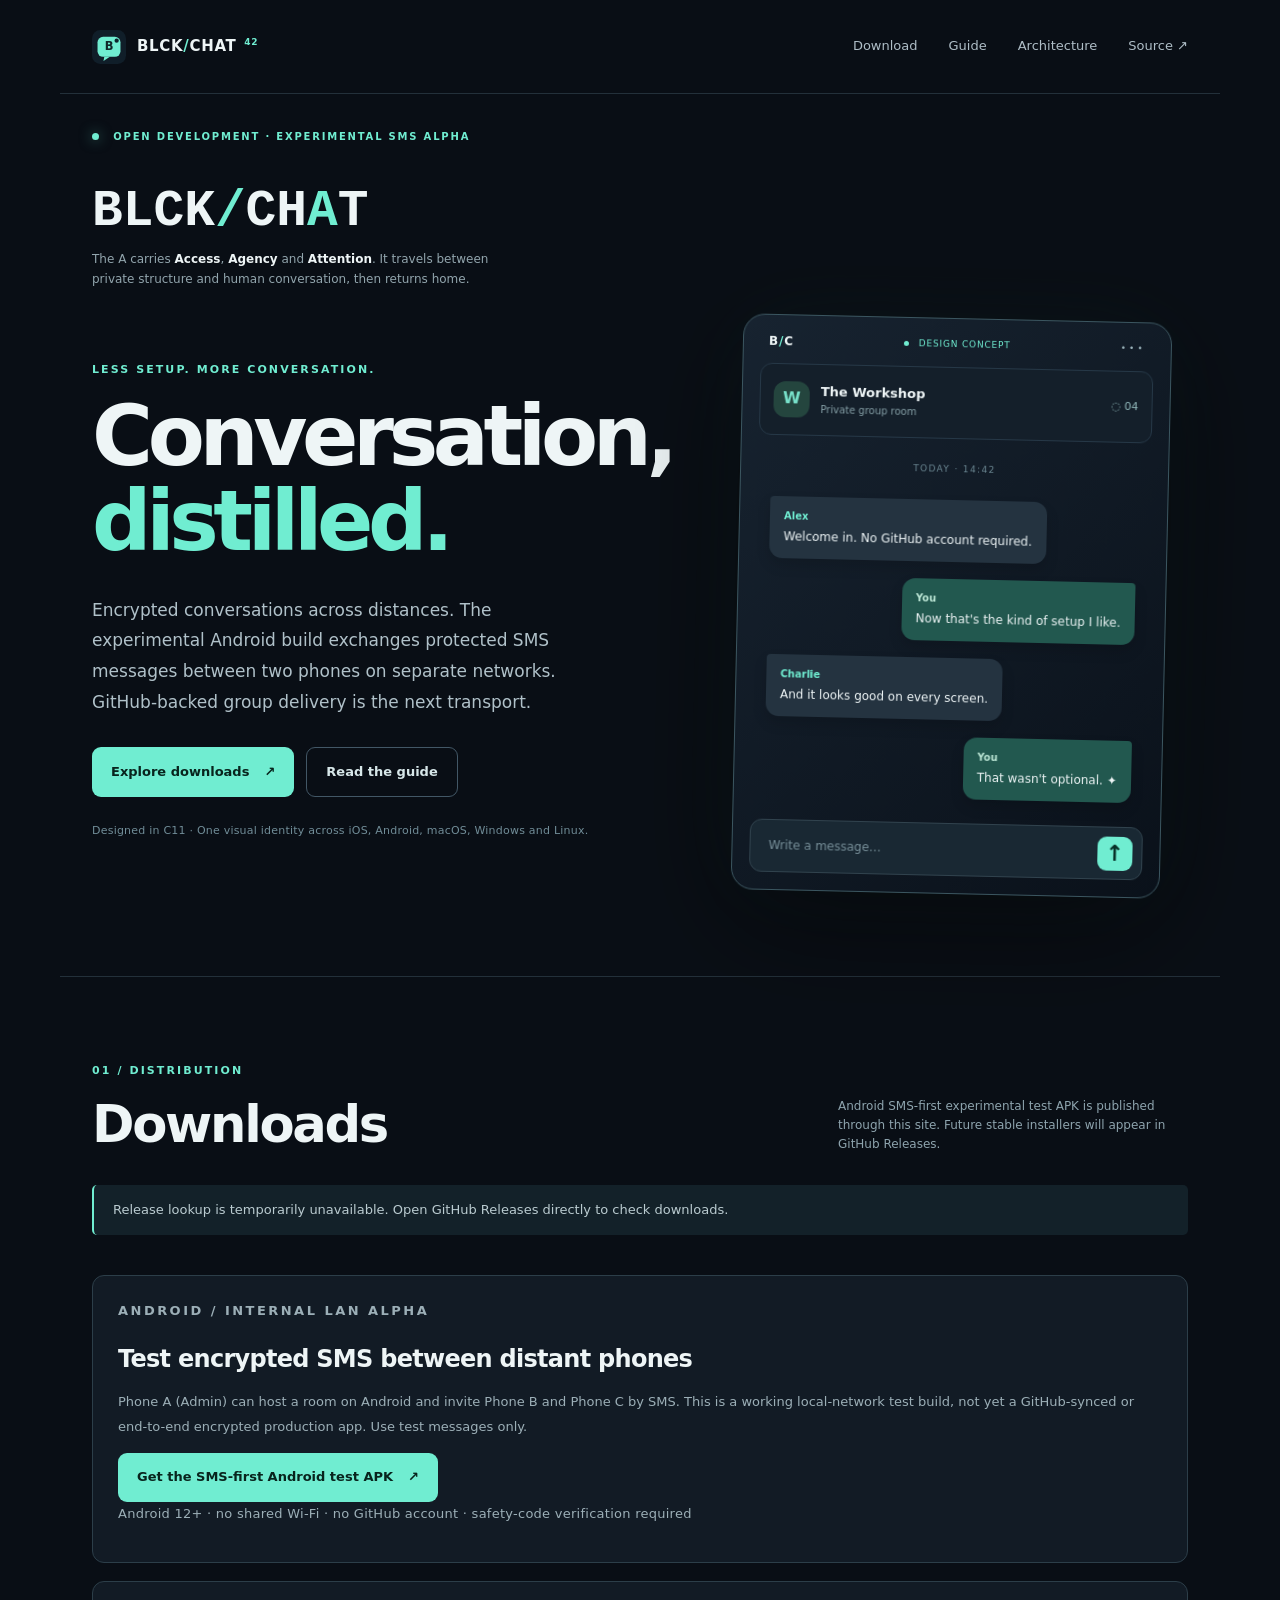
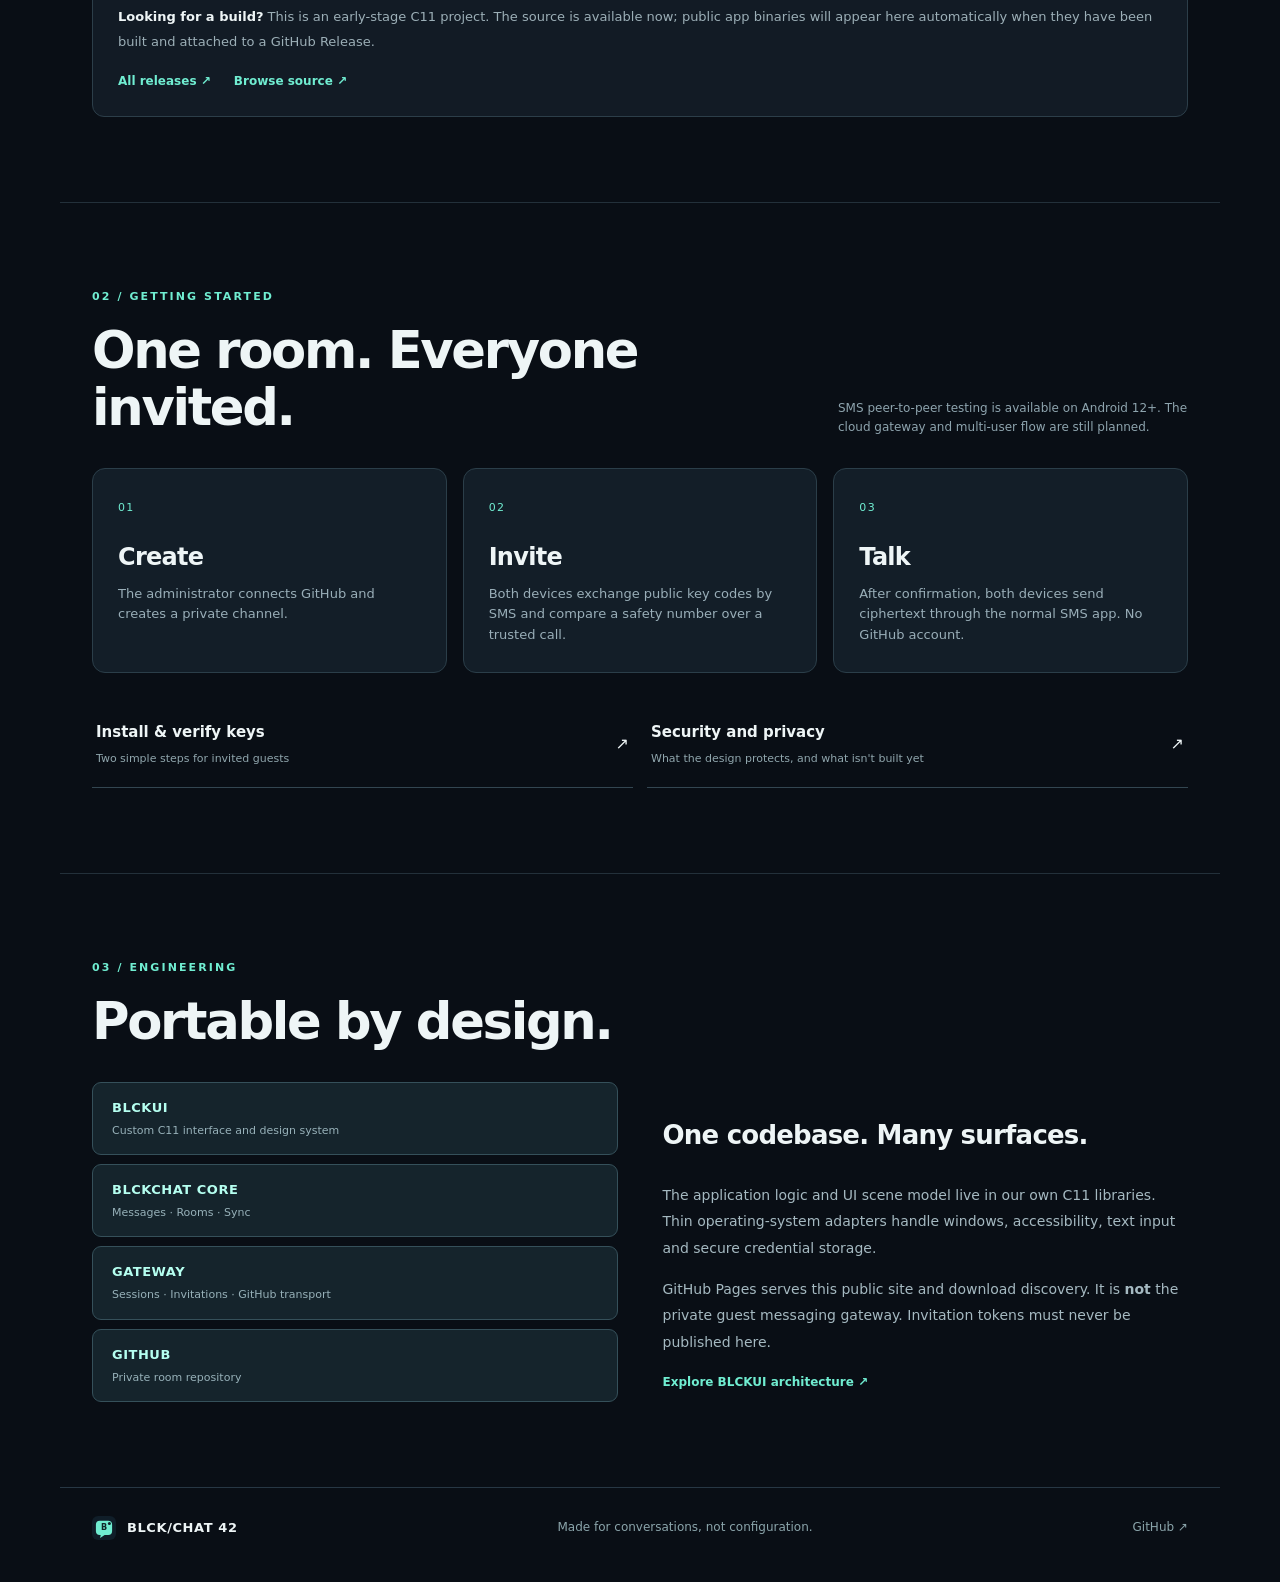
==== site/index.html @ 66392e41 "web: promote actual remote encrypted SMS alpha without overclaiming audited E2EE" ====
<!doctype html>
<html lang="en">
<head>
<meta charset="utf-8"><meta name="viewport" content="width=device-width,initial-scale=1">
<meta name="theme-color" content="#090e15">
<meta name="description" content="BLCKCHAT 42. One GitHub-backed room. Invite everyone else by SMS.">
<title>BLCKCHAT 42 · Conversation, distilled.</title>
<link rel="icon" href="icon.svg" type="image/svg+xml">
<link rel="stylesheet" href="style.css">
</head>
<body>
<div class="grain" aria-hidden="true"></div>
<a class="skip" href="#content">Skip to content</a>
<header class="nav shell">
<a href="./" class="identity"><img src="icon.svg" width="34" height="34" alt=""><span>BLCK<span class="muted">/</span>CHAT <sup>42</sup></span></a>
<nav aria-label="Primary"><a href="#downloads">Download</a><a href="#manual">Guide</a><a href="#architecture">Architecture</a><a href="https://github.com/bspippi1337/blckchat">Source <span aria-hidden="true">↗</span></a></nav>
</header>
<main id="content">
<section class="hero shell">
<div class="eyebrow"><span class="pulse"></span> OPEN DEVELOPMENT · EXPERIMENTAL SMS ALPHA</div>
<div class="brand-motion" role="img" aria-label="BLCKCHAT. The letter A moves between BLCK and CHAT, representing access and connection."><span class="bm-blck">BL<span class="bm-gap"></span>CK</span><span class="bm-divider">/</span><span class="bm-chat">CH<span class="bm-a" aria-hidden="true">A</span>T</span><span class="bm-flying-a" aria-hidden="true">A</span></div><p class="brand-story">The A carries <strong>Access</strong>, <strong>Agency</strong> and <strong>Attention</strong>. It travels between private structure and human conversation, then returns home.</p>
<div class="hero-grid">
<div class="hero-copy"><p class="kicker">LESS SETUP. MORE CONVERSATION.</p>
<h1>Conversation,<br><em>distilled.</em></h1>
<p class="lede">Encrypted conversations across distances. The experimental Android build exchanges protected SMS messages between two phones on separate networks. GitHub-backed group delivery is the next transport.</p>
<div class="cta"><a href="#downloads" class="button primary">Explore downloads <span aria-hidden="true">↗</span></a><a href="#manual" class="button secondary">Read the guide</a></div>
<p class="fine">Designed in C11 · One visual identity across iOS, Android, macOS, Windows and Linux.</p>
</div>
<div class="device-frame" aria-label="Illustration of the planned BLCKCHAT interface. This is a concept, not a working app.">
<div class="device-head"><span class="device-logo">B<span>/</span>C</span><span class="room-state"><i></i> DESIGN CONCEPT</span><span class="dots">•••</span></div>
<div class="room-head"><div class="avatar avatar-main">W</div><div><b>The Workshop</b><small>Private group room</small></div><span class="members">◌ 04</span></div>
<div class="chat-messages">
<div class="day">TODAY · 14:42</div>
<div class="bubble incoming"><small>Alex</small>Welcome in. No GitHub account required.</div>
<div class="bubble outgoing"><small>You</small>Now that's the kind of setup I like.</div>
<div class="bubble incoming"><small>Charlie</small>And it looks good on every screen.</div>
<div class="bubble outgoing"><small>You</small>That wasn't optional. <span aria-hidden="true">✦</span></div>
</div><div class="compose"><span>Write a message…</span><span class="send">↑</span></div>
</div>
</div></section>
<section class="section shell" id="downloads"><div class="section-head"><div><p class="kicker">01 / DISTRIBUTION</p><h2>Downloads</h2></div><p class="section-note">Android SMS-first experimental test APK is published through this site. Future stable installers will appear in GitHub Releases.</p></div>
<div id="release-status" class="status" role="status">Checking public GitHub Releases…</div>
<div id="release-assets" class="downloads-grid" aria-live="polite"></div>
<div class="panel" style="margin-bottom:18px">
  <p class="kicker">ANDROID / INTERNAL LAN ALPHA</p>
  <h3 style="margin:0 0 12px;font-size:24px;letter-spacing:-.03em">Test encrypted SMS between distant phones</h3>
  <p>Phone A (Admin) can host a room on Android and invite Phone B and Phone C by SMS. This is a working local-network test build, not yet a GitHub-synced or end-to-end encrypted production app. Use test messages only.</p>
  <a class="button primary" href="join.html">Get the SMS-first Android test APK <span aria-hidden="true">↗</span></a>
  <p class="fine">Android 12+ · no shared Wi-Fi · no GitHub account · safety-code verification required</p>
</div>
<div class="panel subtle"><p><strong>Looking for a build?</strong> This is an early-stage C11 project. The source is available now; public app binaries will appear here automatically when they have been built and attached to a GitHub Release.</p><a class="text-link" href="https://github.com/bspippi1337/blckchat/releases">All releases ↗</a> <a class="text-link" href="https://github.com/bspippi1337/blckchat">Browse source ↗</a></div>
</section>
<section class="section shell" id="manual"><div class="section-head"><div><p class="kicker">02 / GETTING STARTED</p><h2>One room. Everyone invited.</h2></div><p class="section-note">SMS peer-to-peer testing is available on Android 12+. The cloud gateway and multi-user flow are still planned.</p></div>
<div class="steps"><article><span class="num">01</span><h3>Create</h3><p>The administrator connects GitHub and creates a private channel.</p></article><article><span class="num">02</span><h3>Invite</h3><p>Both devices exchange public key codes by SMS and compare a safety number over a trusted call.</p></article><article><span class="num">03</span><h3>Talk</h3><p>After confirmation, both devices send ciphertext through the normal SMS app. No GitHub account.</p></article></div>
<div class="manual-links"><a href="join.html" class="guide-link"><span><b>Install &amp; verify keys</b><small>Two simple steps for invited guests</small></span><span aria-hidden="true">↗</span></a><a href="security.html" class="guide-link"><span><b>Security and privacy</b><small>What the design protects, and what isn't built yet</small></span><span aria-hidden="true">↗</span></a></div>
</section>
<section class="section shell" id="architecture"><div class="section-head"><div><p class="kicker">03 / ENGINEERING</p><h2>Portable by design.</h2></div></div><div class="architecture"><div class="arch-row"><div>BLCKUI <span>Custom C11 interface and design system</span></div><div>BLCKCHAT CORE <span>Messages · Rooms · Sync</span></div><div>GATEWAY <span>Sessions · Invitations · GitHub transport</span></div><div>GITHUB <span>Private room repository</span></div></div><div class="arch-copy"><h3>One codebase. Many surfaces.</h3><p>The application logic and UI scene model live in our own C11 libraries. Thin operating-system adapters handle windows, accessibility, text input and secure credential storage.</p><p>GitHub Pages serves this public site and download discovery. It is <strong>not</strong> the private guest messaging gateway. Invitation tokens must never be published here.</p><a class="text-link" href="https://github.com/bspippi1337/blckchat/blob/main/docs/GUI.md">Explore BLCKUI architecture ↗</a></div></div></section>
</main>
<footer class="footer shell"><div class="identity"><img src="icon.svg" width="24" height="24" alt="">BLCK/CHAT 42</div><div>Made for conversations, not configuration.</div><a href="https://github.com/bspippi1337/blckchat">GitHub ↗</a></footer>
<script src="site.js" defer></script>
</body></html>
---- site/style.css ----
:root{color-scheme:dark;--bg:#090e15;--panel:#121b25;--high:#192632;--stroke:#283747;--text:#eef5f6;--muted:#92a5ad;--accent:#70edd1;--accentdark:#083229;--wide:1160px;font-family:Inter,ui-sans-serif,system-ui,-apple-system,"Segoe UI",sans-serif}*{box-sizing:border-box}html{scroll-behavior:smooth}body{margin:0;background:var(--bg);color:var(--text);line-height:1.55}a{color:inherit;text-decoration:none}a:focus-visible{outline:3px solid var(--accent);outline-offset:4px;border-radius:5px}.shell{max-width:var(--wide);margin:auto;padding-left:32px;padding-right:32px}.skip{position:absolute;transform:translateY(-200%);padding:10px;background:var(--accent);color:#001}.skip:focus{transform:none;z-index:10}.grain{position:fixed;inset:0;pointer-events:none;opacity:.08;background-image:radial-gradient(#a1d4ca 0.5px,transparent .5px);background-size:8px 8px;mask-image:linear-gradient(90deg,transparent,#000)}.nav{height:94px;display:flex;align-items:center;justify-content:space-between;border-bottom:1px solid #23303a}.identity{font-size:15px;font-weight:850;letter-spacing:.045em;display:flex;align-items:center;gap:11px}.identity img{flex-shrink:0}.identity .muted{color:var(--accent)}.identity sup{font-size:9px;color:var(--accent);margin-left:2px}.nav nav{display:flex;gap:31px;align-items:center;font-size:13px;color:#afbec7}.nav nav a:hover,.text-link:hover{color:var(--accent)}.hero{min-height:640px;display:flex;flex-direction:column;justify-content:center;padding-top:35px;padding-bottom:82px}.eyebrow{font-size:10px;letter-spacing:.18em;color:var(--accent);font-weight:750;margin-bottom:38px}.pulse{display:inline-block;width:7px;height:7px;border-radius:50%;background:var(--accent);box-shadow:0 0 13px #70edd180;margin-right:9px}.hero-grid{display:grid;grid-template-columns:1.05fr .95fr;gap:64px;align-items:center}.kicker{color:var(--accent);letter-spacing:.19em;font-weight:750;font-size:11px;margin:0 0 17px}.hero h1{font-size:clamp(50px,6.5vw,96px);line-height:1.02;letter-spacing:-.065em;margin:0 0 30px;font-weight:770}.hero h1 em{font-style:normal;color:var(--accent)}.lede{font-size:17px;line-height:1.8;color:#b0c1c9;max-width:500px;margin-bottom:30px}.cta{display:flex;gap:12px;flex-wrap:wrap}.button{min-height:49px;padding:14px 19px;border-radius:9px;font-size:13px;font-weight:720;display:inline-flex;align-items:center;gap:15px}.primary{background:var(--accent);color:#08241d}.primary:hover{background:#b1fff0}.secondary{border:1px solid #425766;color:#d7e7e9}.secondary:hover{border-color:var(--accent)}.fine{font-size:11px;color:#718d98;margin-top:25px;letter-spacing:.02em}.device-frame{border:1px solid #3b5660;border-radius:22px;padding:17px;background:linear-gradient(135deg,#172330,#0a111a);box-shadow:0 32px 120px #0008,0 0 90px #3d7f7217;max-width:480px;width:100%;justify-self:end;transform:rotate(1.3deg)}.device-head{display:flex;justify-content:space-between;color:#9cb5bd;font-size:9px;align-items:center;padding:0 8px 12px;letter-spacing:.09em}.device-logo{color:var(--text);font-size:12px;font-weight:900}.device-logo span{color:var(--accent)}.room-state{color:var(--accent)}.room-state i{display:inline-block;width:5px;height:5px;border-radius:50%;background:var(--accent);margin-right:6px}.dots{letter-spacing:3px}.room-head{height:72px;background:#141f2a;border:1px solid #263847;border-radius:12px;display:flex;align-items:center;padding:13px;gap:11px}.room-head b,.room-head small{display:block}.room-head b{font-size:13px}.room-head small{font-size:10px;color:#86a0a7}.avatar{width:36px;height:36px;border-radius:12px;display:grid;place-items:center;font-weight:800;color:#78e1ca;background:#24453e}.members{margin-left:auto;color:#91b8ba;font-size:11px}.chat-messages{padding:24px 13px;min-height:340px;display:flex;flex-direction:column;gap:17px}.day{text-align:center;color:#6b8792;font-size:9px;letter-spacing:.15em;margin-bottom:6px}.bubble{max-width:83%;font-size:12px;line-height:1.6;padding:12px 14px;border-radius:13px;box-shadow:0 7px 14px #0002}.bubble small{display:block;color:var(--accent);font-weight:700;font-size:10px;margin-bottom:3px}.bubble.incoming{align-self:flex-start;background:#243340;border-top-left-radius:4px}.bubble.outgoing{align-self:flex-end;background:#22584f;border-top-right-radius:4px}.bubble.outgoing small{color:#bee8d7}.compose{height:53px;border:1px solid #31434e;background:#192833;color:#78909a;border-radius:12px;display:flex;justify-content:space-between;align-items:center;padding:8px 9px 8px 18px;font-size:12px}.send{height:34px;width:35px;display:grid;place-items:center;color:#073027;font-size:22px;font-weight:bold;background:var(--accent);border-radius:9px}.section{padding-top:85px;padding-bottom:85px;border-top:1px solid #23303a}.section-head{display:flex;align-items:end;justify-content:space-between;gap:30px;margin-bottom:32px}.section h2{font-size:clamp(33px,4vw,53px);line-height:1.12;letter-spacing:-.045em;margin:0}.section-note{font-size:12px;color:#8ea4ae;max-width:350px;margin:0}.status{padding:15px 19px;background:#132129;border-left:2px solid var(--accent);border-radius:5px;color:#bacbd0;font-size:13px;margin-bottom:20px}.downloads-grid{display:grid;grid-template-columns:repeat(auto-fit,minmax(210px,1fr));gap:14px;margin:20px 0}.download{padding:22px;border:1px solid #344755;background:#17232d;border-radius:12px;transition:transform .15s,border-color .15s}.download:hover{border-color:var(--accent);transform:translateY(-2px)}.download .platform{color:var(--accent);font-size:10px;font-weight:750;letter-spacing:.12em}.download strong{display:block;margin:15px 0 6px;font-size:17px;word-break:break-word}.download small{color:#91a5ad}.panel{padding:23px 25px;border:1px solid #2c3e49;border-radius:12px;background:#121b25}.panel p{color:#9cafb7;margin-top:0;font-size:13px;line-height:1.9}.panel strong{color:var(--text)}.text-link{color:var(--accent);font-size:12px;font-weight:700;margin-right:18px}.steps{display:grid;grid-template-columns:repeat(3,1fr);gap:16px}.steps article{border:1px solid #2b3e49;border-radius:13px;background:#131e28;padding:25px;min-height:205px}.steps .num{font-size:11px;color:var(--accent);letter-spacing:.12em}.steps h3{font-size:24px;letter-spacing:-.03em;margin:20px 0 8px}.steps p{font-size:13px;color:#99aeb8;margin:0}.manual-links{margin-top:28px;display:grid;grid-template-columns:repeat(2,1fr);gap:14px}.guide-link{border-bottom:1px solid #334651;padding:20px 4px;display:flex;justify-content:space-between;align-items:center}.guide-link:hover{color:var(--accent)}.guide-link b,.guide-link small{display:block}.guide-link b{font-size:15px}.guide-link small{font-size:11px;margin-top:5px;color:#90a6ad}.architecture{display:grid;grid-template-columns:1fr 1fr;gap:45px;align-items:center}.arch-row{display:flex;flex-direction:column;gap:9px}.arch-row>div{border:1px solid #35505a;padding:15px 19px;border-radius:9px;color:#b5fff0;font-weight:770;font-size:13px;letter-spacing:.04em;background:#15242c}.arch-row span{font-weight:400;display:block;font-size:11px;color:#97b1b9;margin-top:4px;letter-spacing:normal}.arch-copy h3{font-size:26px;letter-spacing:-.03em}.arch-copy p{color:#a5b9c1;font-size:14px;line-height:1.9}.footer{border-top:1px solid #273744;padding-top:28px;padding-bottom:42px;display:flex;align-items:center;justify-content:space-between;font-size:12px;color:#8ba5ab;gap:16px}.footer .identity{color:var(--text);font-size:13px}.doc{max-width:800px;padding-top:72px;padding-bottom:120px}.doc h1{font-size:clamp(40px,6vw,68px);letter-spacing:-.055em;line-height:1.1}.doc h2{font-size:27px;margin-top:48px;letter-spacing:-.03em}.doc p,.doc li{color:#aec2ca;line-height:1.9}.doc a{color:var(--accent);text-decoration:underline}.doc .notice{padding:15px 18px;background:#172a30;border-left:2px solid var(--accent);border-radius:6px}.doc code{color:var(--accent)}@media(max-width:830px){.nav{height:78px}.nav nav{gap:14px;font-size:11px}.hero-grid{grid-template-columns:1fr;gap:44px}.hero{padding-top:60px}.device-frame{justify-self:center;transform:none}.architecture{grid-template-columns:1fr}.steps{grid-template-columns:1fr}.steps article{min-height:auto}.manual-links{grid-template-columns:1fr}}@media(max-width:520px){.shell{padding-left:19px;padding-right:19px}.nav{height:auto;min-height:72px;flex-wrap:wrap;padding-top:14px;padding-bottom:14px;gap:13px}.nav nav{width:100%;justify-content:space-between;gap:7px}.hero h1{font-size:54px}.section-head{display:block}.section-note{margin-top:15px}.section{padding-top:58px;padding-bottom:58px}.footer{flex-wrap:wrap}.device-frame{padding:10px}.chat-messages{min-height:315px}.hero{padding-bottom:62px}}@media(prefers-reduced-motion:reduce){html{scroll-behavior:auto}*,*:before,*:after{transition:none!important;animation:none!important}}

/* The A is a courier: BLCK receives it briefly and becomes BLACK;
   CHAT gets it back. Decorative motion never blocks navigation. */
.brand-motion{position:relative;display:inline-flex;align-items:baseline;
  font:750 clamp(28px,4vw,56px)/1.1 ui-monospace,"SFMono-Regular",Consolas,monospace;
  letter-spacing:0;white-space:nowrap;margin:0 0 10px;
  color:var(--text);isolation:isolate}
.bm-blck,.bm-chat{display:inline-flex;align-items:baseline}
.bm-gap{display:inline-block;width:0ch;animation:bm-space 5.6s ease-in-out infinite}
.bm-divider{color:var(--accent)}
.bm-a{color:var(--accent);animation:bm-a-source 5.6s ease-in-out infinite}
.bm-flying-a{position:absolute;top:0;left:2ch;color:var(--accent);
  pointer-events:none;opacity:0;
  animation:bm-a-courier 5.6s cubic-bezier(.46,.01,.32,1) infinite}
.brand-story{font-size:12px;line-height:1.7;color:var(--muted);
  max-width:440px;margin:0 0 28px}
.brand-story strong{color:var(--text);font-weight:650}
@keyframes bm-space{
  0%,15%,73%,100%{width:0ch}
  33%,56%{width:1ch}
}
@keyframes bm-a-source{
  0%,15%,74%,100%{opacity:1}
  18%,70%{opacity:0}
}
@keyframes bm-a-courier{
  0%,15%{transform:translateX(5ch);opacity:0}
  18%{transform:translateX(5ch);opacity:1}
  35%,54%{transform:translateX(0ch);opacity:1}
  72%{transform:translateX(5ch);opacity:1}
  75%,100%{transform:translateX(5ch);opacity:0}
}
@media(prefers-reduced-motion:reduce){
  .bm-gap{animation:none!important;width:0!important}
  .bm-a{animation:none!important;opacity:1!important}
  .bm-flying-a{animation:none!important;display:none!important}
}

/* Calm, novice-first two-step onboarding. */
.portal-steps{grid-template-columns:repeat(2,minmax(0,1fr));align-items:stretch;margin:34px 0 32px}
.portal-steps .portal-step{padding:29px;min-height:375px}
.portal-step h2{font-size:29px;margin:19px 0 15px}
.portal-step p{font-size:14px;color:#bbcad0;line-height:1.75}
.portal-step .download-cta{display:flex;justify-content:center;margin:26px 0 18px;font-size:15px;text-align:center}
.portal-step .helper{font-size:12px;color:#91aab3;line-height:1.8}
.portal-help{margin:24px 0 37px}
.portal-help h2{margin-bottom:25px}
.portal-help details{border-bottom:1px solid #31434d;padding:17px 1px}
.portal-help summary{color:#e9f2f3;cursor:pointer;font-weight:650;list-style-position:outside}
.portal-help details p{font-size:13px;color:#a3b9c1;line-height:1.8;margin:12px 0 0}
.portal-help summary:focus-visible{outline:2px solid var(--accent);outline-offset:4px}
.portal-step #lan-ready .status{margin-top:21px;line-height:1.6}
@media(max-width:750px){.portal-steps{grid-template-columns:1fr}.portal-steps .portal-step{min-height:auto}}
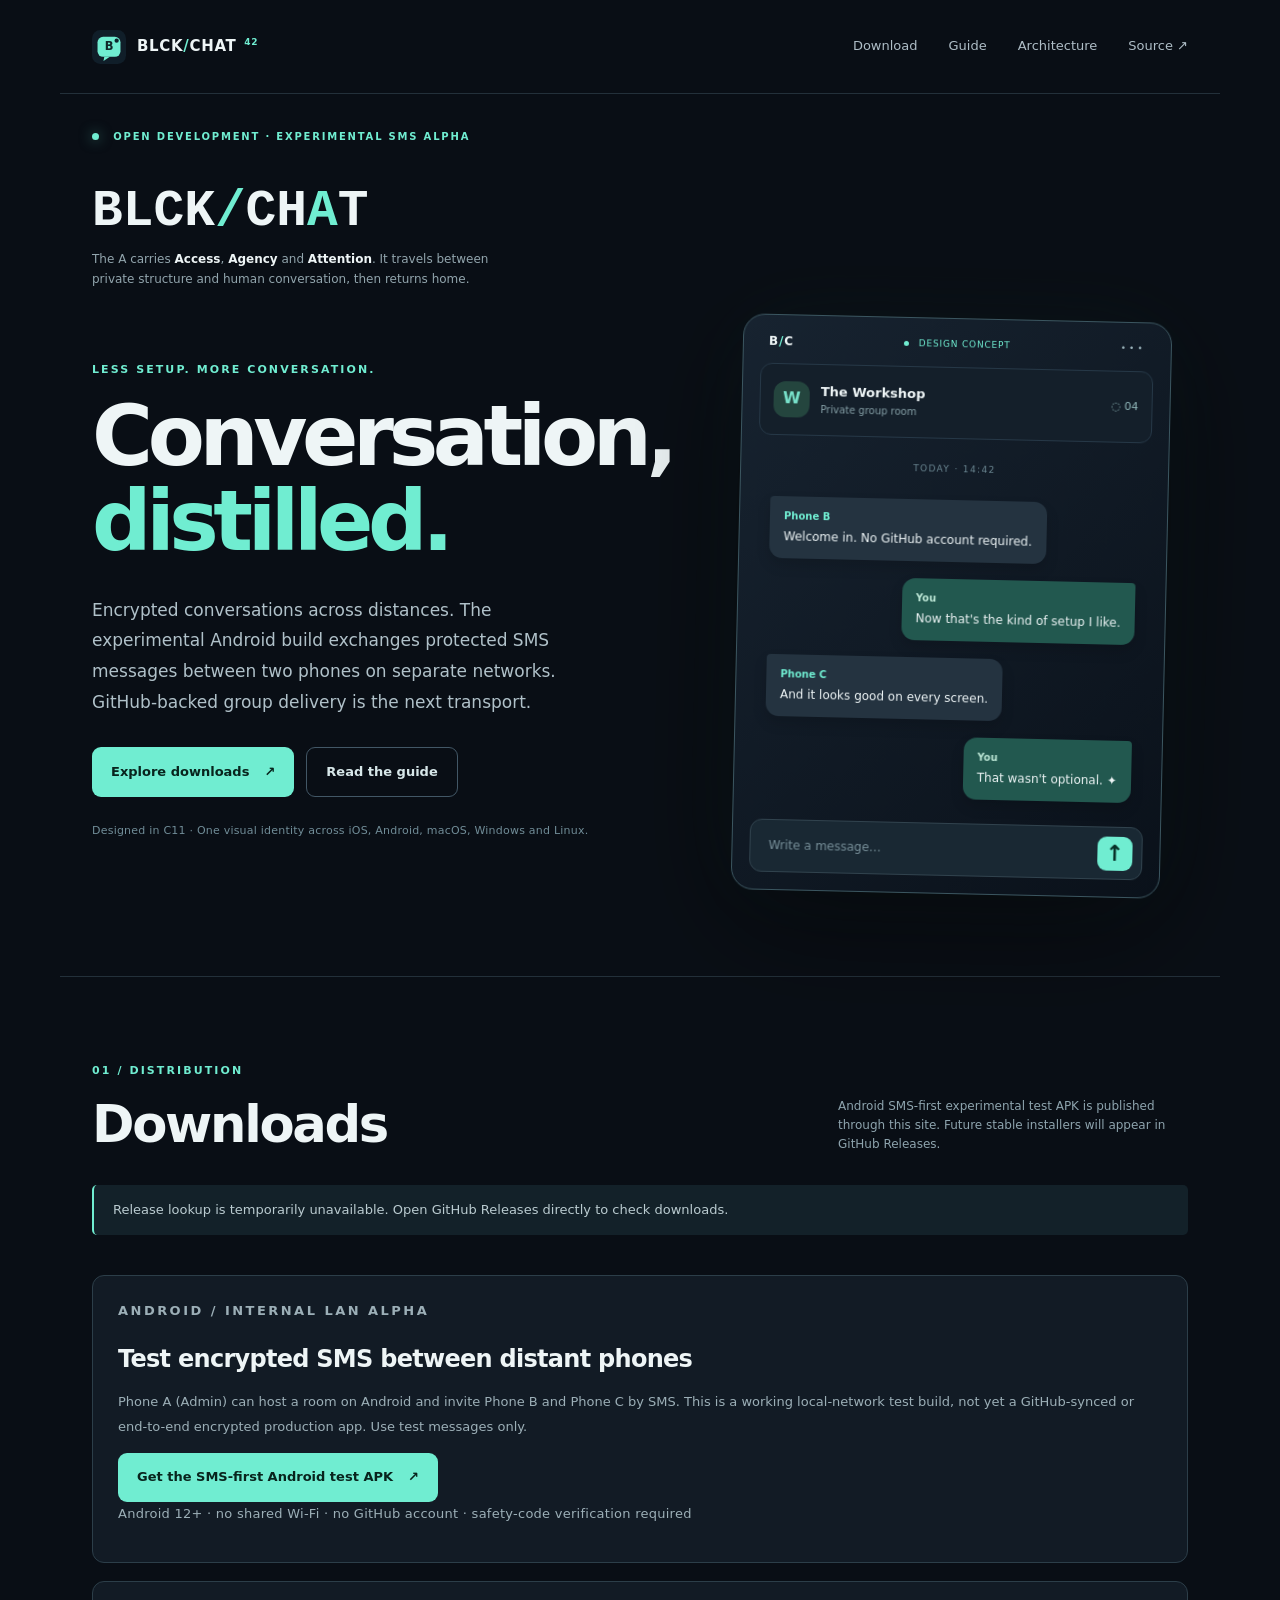
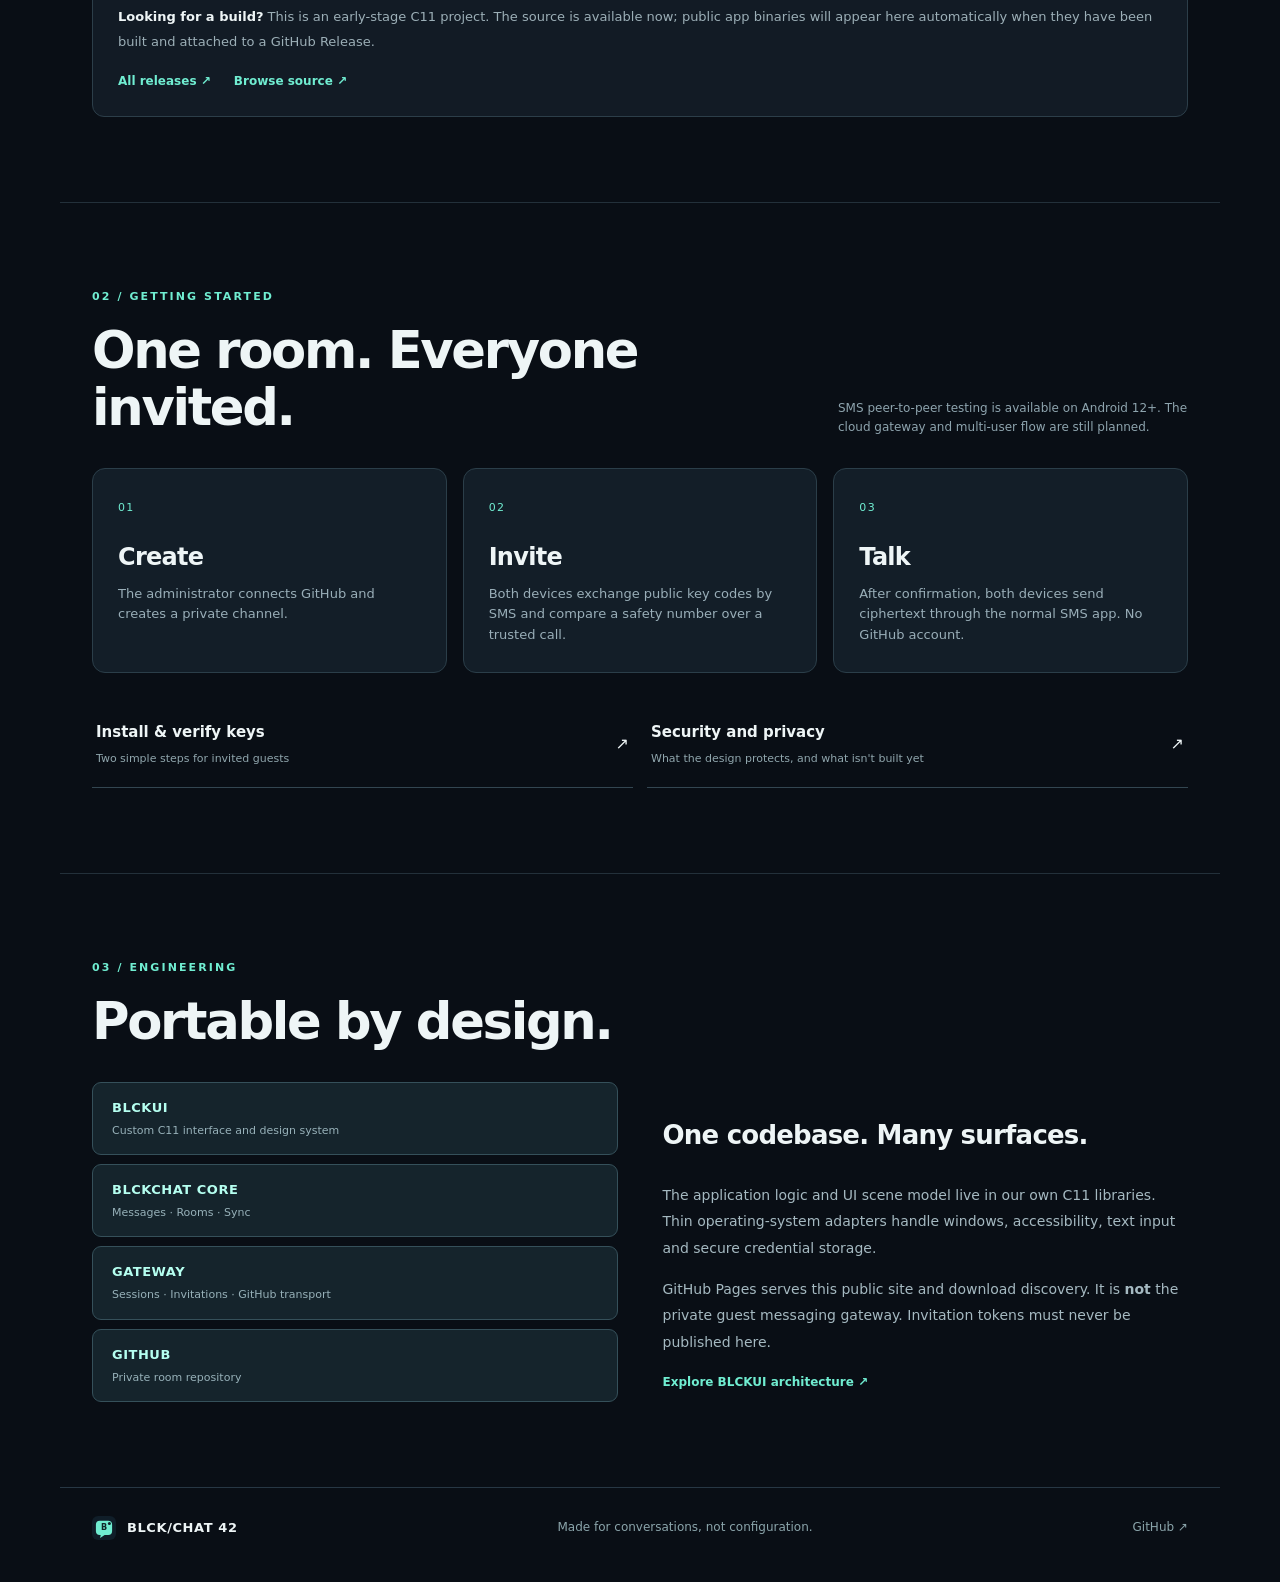
==== commit 69b443e6: "privacy: use only anonymous device-role labels in public examples and legacy UI" ====
--- a/site/index.html
+++ b/site/index.html
@@ -31,9 +31,9 @@
 <div class="room-head"><div class="avatar avatar-main">W</div><div><b>The Workshop</b><small>Private group room</small></div><span class="members">◌ 04</span></div>
 <div class="chat-messages">
 <div class="day">TODAY · 14:42</div>
-<div class="bubble incoming"><small>Alex</small>Welcome in. No GitHub account required.</div>
+<div class="bubble incoming"><small>Phone B</small>Welcome in. No GitHub account required.</div>
 <div class="bubble outgoing"><small>You</small>Now that's the kind of setup I like.</div>
-<div class="bubble incoming"><small>Charlie</small>And it looks good on every screen.</div>
+<div class="bubble incoming"><small>Phone C</small>And it looks good on every screen.</div>
 <div class="bubble outgoing"><small>You</small>That wasn't optional. <span aria-hidden="true">✦</span></div>
 </div><div class="compose"><span>Write a message…</span><span class="send">↑</span></div>
 </div>
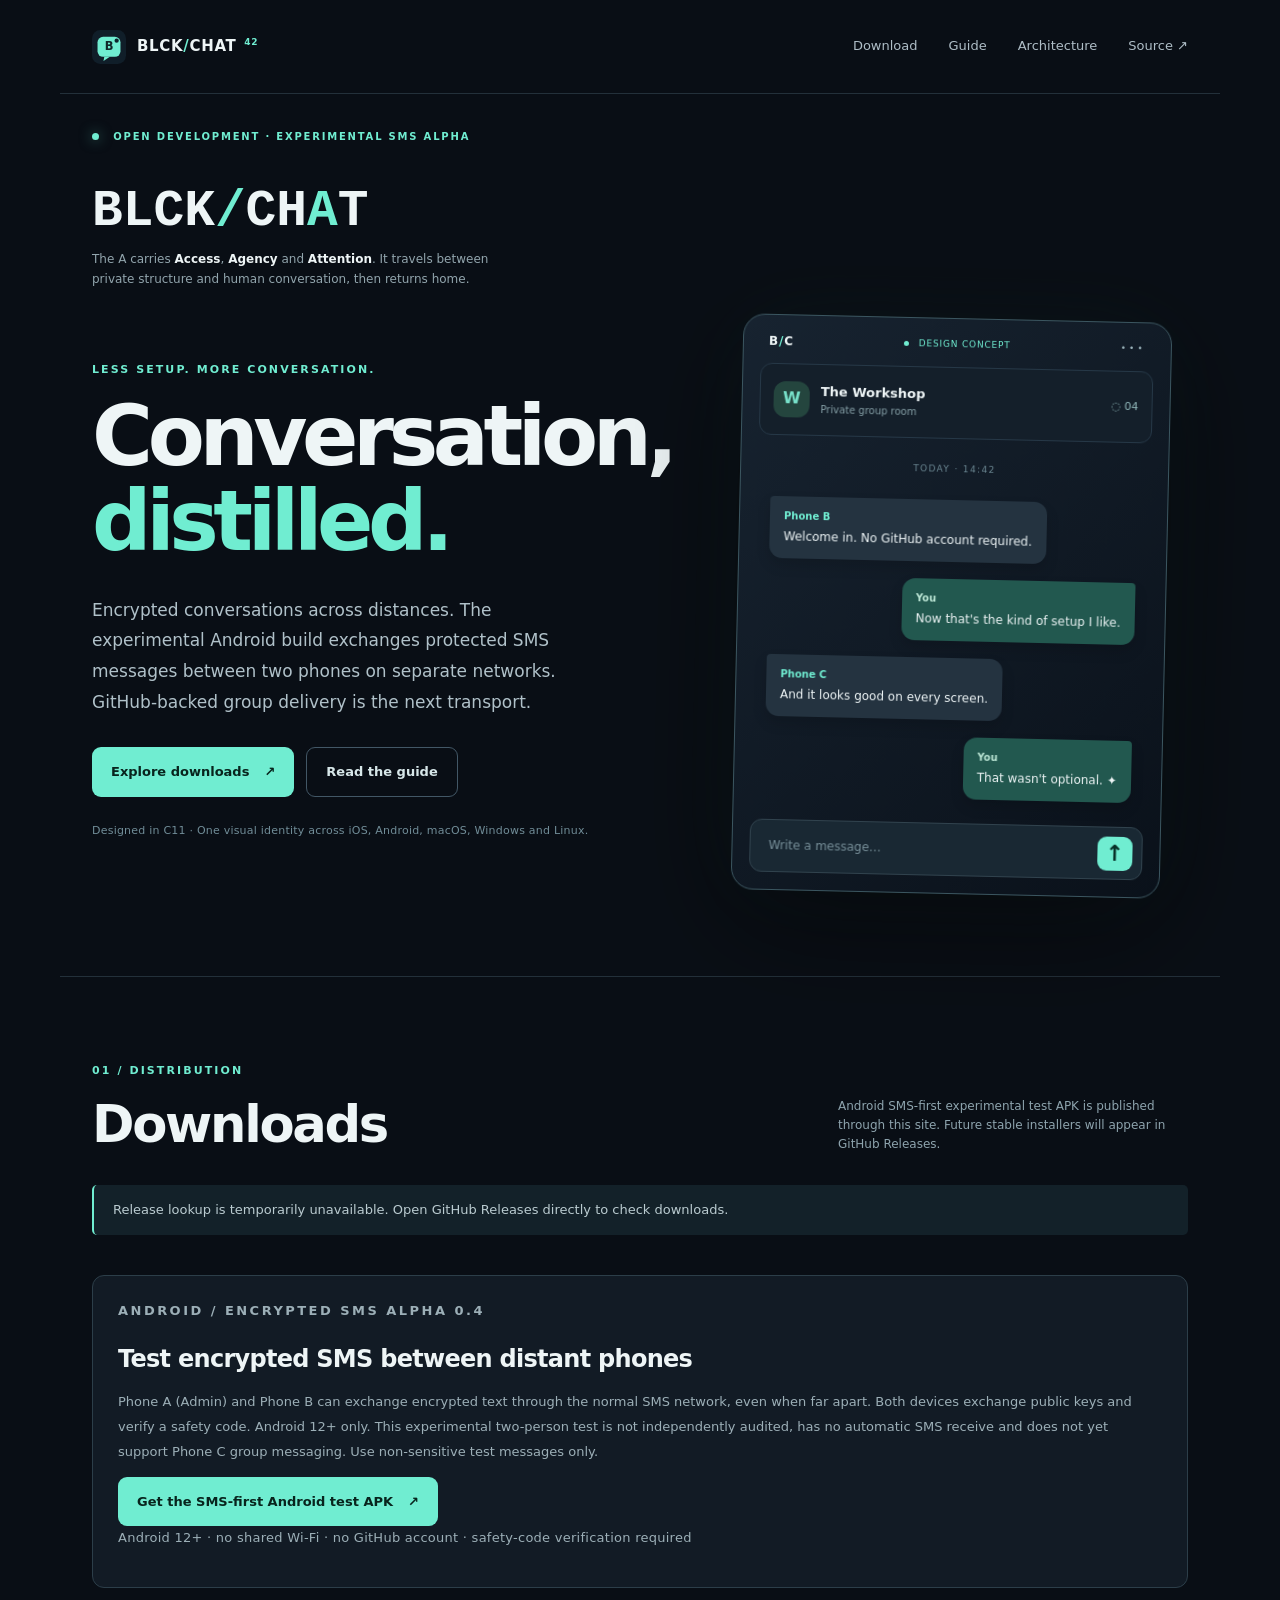
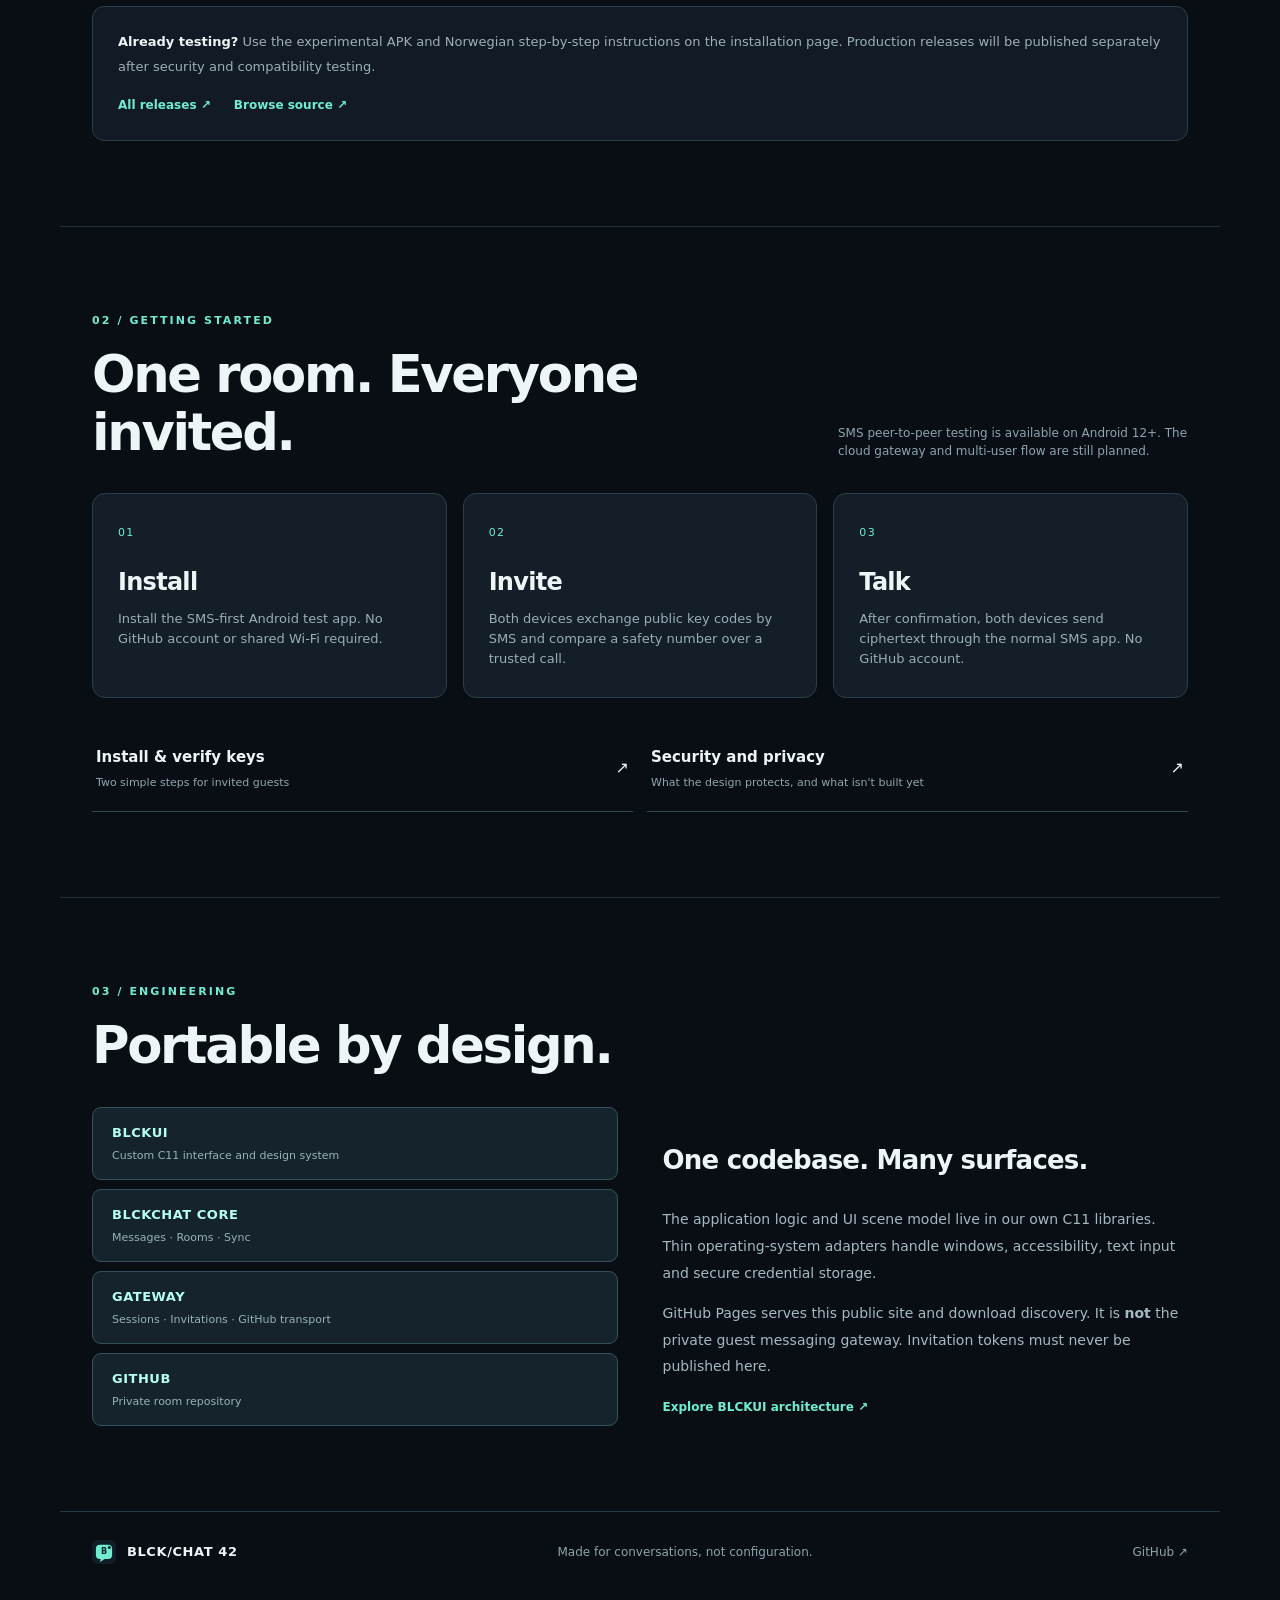
==== commit 6961daf2: "fix(pages): replace obsolete LAN Alpha heading and contradictory copy with SMS Alpha 0.4 status" ====
--- a/site/index.html
+++ b/site/index.html
@@ -3,7 +3,7 @@
 <head>
 <meta charset="utf-8"><meta name="viewport" content="width=device-width,initial-scale=1">
 <meta name="theme-color" content="#090e15">
-<meta name="description" content="BLCKCHAT 42. One GitHub-backed room. Invite everyone else by SMS.">
+<meta name="description" content="BLCKCHAT 42. Experimental encrypted SMS messenger for two Android phones on separate networks.">
 <title>BLCKCHAT 42 · Conversation, distilled.</title>
 <link rel="icon" href="icon.svg" type="image/svg+xml">
 <link rel="stylesheet" href="style.css">
@@ -42,16 +42,16 @@
 <div id="release-status" class="status" role="status">Checking public GitHub Releases…</div>
 <div id="release-assets" class="downloads-grid" aria-live="polite"></div>
 <div class="panel" style="margin-bottom:18px">
-  <p class="kicker">ANDROID / INTERNAL LAN ALPHA</p>
+  <p class="kicker">ANDROID / ENCRYPTED SMS ALPHA 0.4</p>
   <h3 style="margin:0 0 12px;font-size:24px;letter-spacing:-.03em">Test encrypted SMS between distant phones</h3>
-  <p>Phone A (Admin) can host a room on Android and invite Phone B and Phone C by SMS. This is a working local-network test build, not yet a GitHub-synced or end-to-end encrypted production app. Use test messages only.</p>
+  <p>Phone A (Admin) and Phone B can exchange encrypted text through the normal SMS network, even when far apart. Both devices exchange public keys and verify a safety code. Android 12+ only. This experimental two-person test is not independently audited, has no automatic SMS receive and does not yet support Phone C group messaging. Use non-sensitive test messages only.</p>
   <a class="button primary" href="join.html">Get the SMS-first Android test APK <span aria-hidden="true">↗</span></a>
   <p class="fine">Android 12+ · no shared Wi-Fi · no GitHub account · safety-code verification required</p>
 </div>
-<div class="panel subtle"><p><strong>Looking for a build?</strong> This is an early-stage C11 project. The source is available now; public app binaries will appear here automatically when they have been built and attached to a GitHub Release.</p><a class="text-link" href="https://github.com/bspippi1337/blckchat/releases">All releases ↗</a> <a class="text-link" href="https://github.com/bspippi1337/blckchat">Browse source ↗</a></div>
+<div class="panel subtle"><p><strong>Already testing?</strong> Use the experimental APK and Norwegian step-by-step instructions on the installation page. Production releases will be published separately after security and compatibility testing.</p><a class="text-link" href="https://github.com/bspippi1337/blckchat/releases">All releases ↗</a> <a class="text-link" href="https://github.com/bspippi1337/blckchat">Browse source ↗</a></div>
 </section>
 <section class="section shell" id="manual"><div class="section-head"><div><p class="kicker">02 / GETTING STARTED</p><h2>One room. Everyone invited.</h2></div><p class="section-note">SMS peer-to-peer testing is available on Android 12+. The cloud gateway and multi-user flow are still planned.</p></div>
-<div class="steps"><article><span class="num">01</span><h3>Create</h3><p>The administrator connects GitHub and creates a private channel.</p></article><article><span class="num">02</span><h3>Invite</h3><p>Both devices exchange public key codes by SMS and compare a safety number over a trusted call.</p></article><article><span class="num">03</span><h3>Talk</h3><p>After confirmation, both devices send ciphertext through the normal SMS app. No GitHub account.</p></article></div>
+<div class="steps"><article><span class="num">01</span><h3>Install</h3><p>Install the SMS-first Android test app. No GitHub account or shared Wi-Fi required.</p></article><article><span class="num">02</span><h3>Invite</h3><p>Both devices exchange public key codes by SMS and compare a safety number over a trusted call.</p></article><article><span class="num">03</span><h3>Talk</h3><p>After confirmation, both devices send ciphertext through the normal SMS app. No GitHub account.</p></article></div>
 <div class="manual-links"><a href="join.html" class="guide-link"><span><b>Install &amp; verify keys</b><small>Two simple steps for invited guests</small></span><span aria-hidden="true">↗</span></a><a href="security.html" class="guide-link"><span><b>Security and privacy</b><small>What the design protects, and what isn't built yet</small></span><span aria-hidden="true">↗</span></a></div>
 </section>
 <section class="section shell" id="architecture"><div class="section-head"><div><p class="kicker">03 / ENGINEERING</p><h2>Portable by design.</h2></div></div><div class="architecture"><div class="arch-row"><div>BLCKUI <span>Custom C11 interface and design system</span></div><div>BLCKCHAT CORE <span>Messages · Rooms · Sync</span></div><div>GATEWAY <span>Sessions · Invitations · GitHub transport</span></div><div>GITHUB <span>Private room repository</span></div></div><div class="arch-copy"><h3>One codebase. Many surfaces.</h3><p>The application logic and UI scene model live in our own C11 libraries. Thin operating-system adapters handle windows, accessibility, text input and secure credential storage.</p><p>GitHub Pages serves this public site and download discovery. It is <strong>not</strong> the private guest messaging gateway. Invitation tokens must never be published here.</p><a class="text-link" href="https://github.com/bspippi1337/blckchat/blob/main/docs/GUI.md">Explore BLCKUI architecture ↗</a></div></div></section>
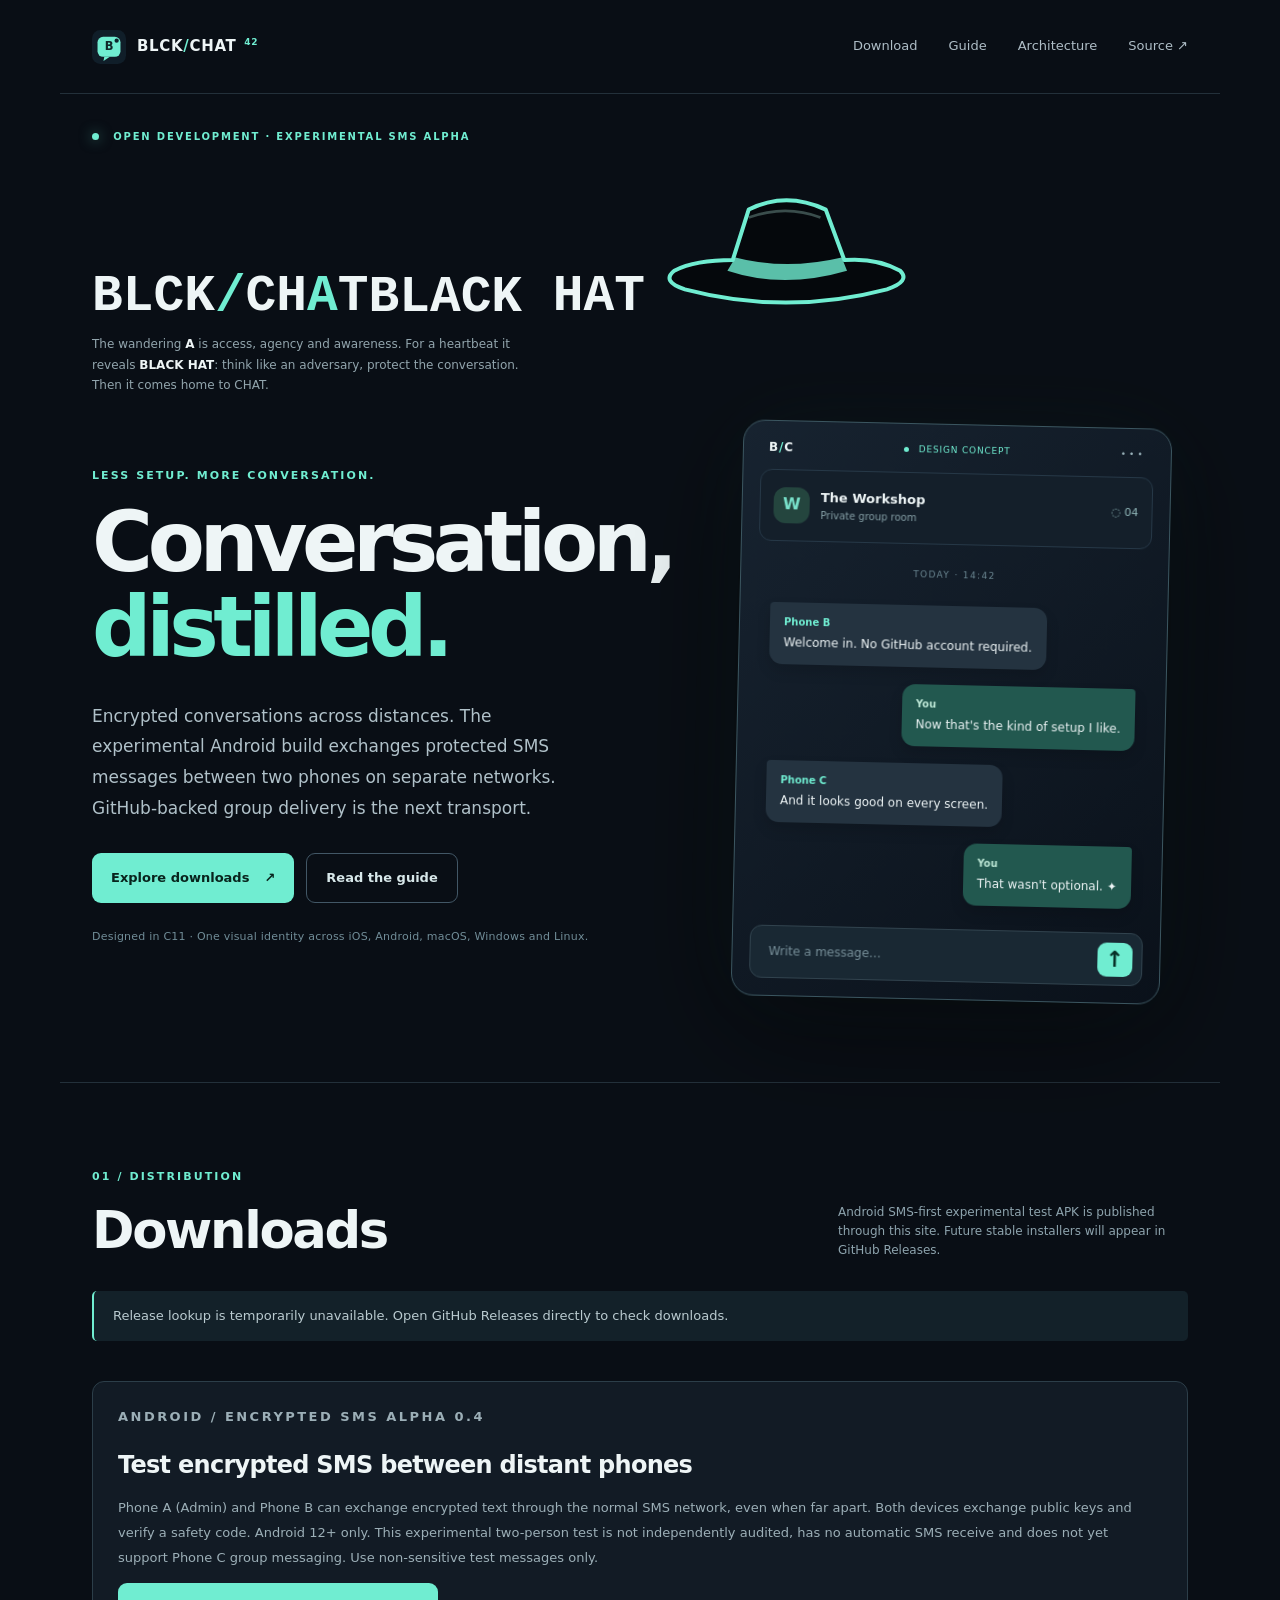
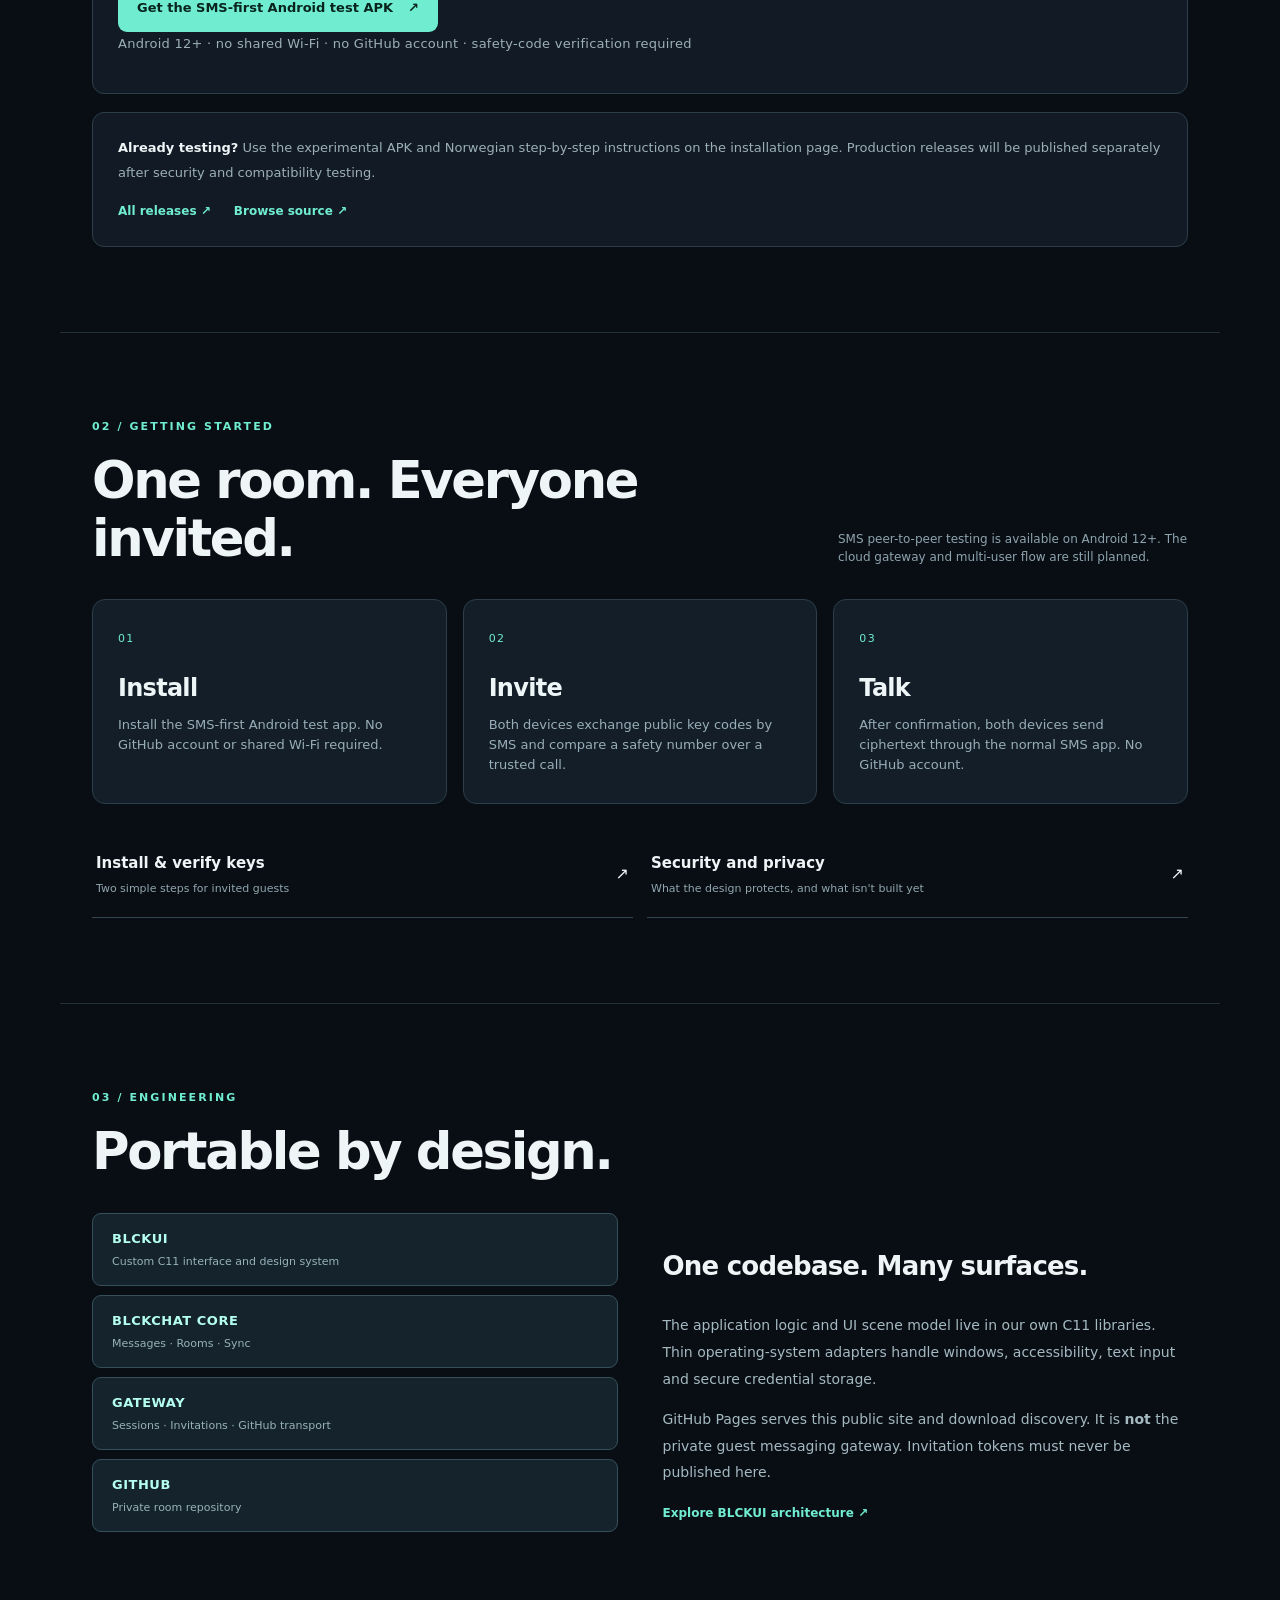
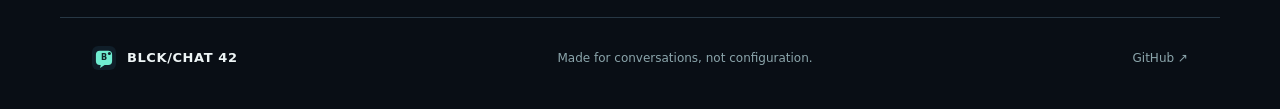
==== commit 092d11b3: "brand: reveal BLACK HAT through BLCKCHAT's roaming A and custom fedora glyph" ====
--- a/site/index.html
+++ b/site/index.html
@@ -18,7 +18,12 @@
 <main id="content">
 <section class="hero shell">
 <div class="eyebrow"><span class="pulse"></span> OPEN DEVELOPMENT · EXPERIMENTAL SMS ALPHA</div>
-<div class="brand-motion" role="img" aria-label="BLCKCHAT. The letter A moves between BLCK and CHAT, representing access and connection."><span class="bm-blck">BL<span class="bm-gap"></span>CK</span><span class="bm-divider">/</span><span class="bm-chat">CH<span class="bm-a" aria-hidden="true">A</span>T</span><span class="bm-flying-a" aria-hidden="true">A</span></div><p class="brand-story">The A carries <strong>Access</strong>, <strong>Agency</strong> and <strong>Attention</strong>. It travels between private structure and human conversation, then returns home.</p>
+<div class="brand-motion" role="img" aria-label="BLCKCHAT transforms into BLACK HAT for a moment. The A travels from CHAT into BLCK, and a black fedora rises over HAT before the letters return.">
+  <span class="bm-wordmark" aria-hidden="true"><span class="bm-blck">BL<span class="bm-gap"></span>CK</span><span class="bm-divider">/</span><span class="bm-chat"><span class="bm-shed-c">C</span>H<span class="bm-a">A</span>T</span></span>
+  <span class="bm-blackhat" aria-hidden="true"><span>BL</span><span class="bm-blackhat-a">A</span><span>CK</span><span class="bm-word-space">&nbsp;</span><span class="bm-hat-end">H<span class="bm-blackhat-a">A</span>T<svg class="bm-fedora" viewBox="0 0 104 48" xmlns="http://www.w3.org/2000/svg" focusable="false" aria-hidden="true"><path d="M33 29 39 10 Q53 3 68 10 L75 29 Q87 28 96 33 Q100 37 91 40 Q53 50 15 40 Q6 37 11 33 Q19 29 33 29Z" fill="#05080c" stroke="#70edd1" stroke-width="1.5" stroke-linejoin="round"/><path d="M34 28 Q53 33 74 28 L76 33 Q52 40 31 33Z" fill="#70edd1" opacity=".8"/><path d="M39 13 Q53 8 66 13" fill="none" stroke="#c3fff0" stroke-width="1" opacity=".28"/></svg></span></span>
+  <span class="bm-flying-a" aria-hidden="true">A</span>
+</div>
+<p class="brand-story">The wandering <strong>A</strong> is access, agency and awareness. For a heartbeat it reveals <strong>BLACK HAT</strong>: think like an adversary, protect the conversation. Then it comes home to CHAT.</p>
 <div class="hero-grid">
 <div class="hero-copy"><p class="kicker">LESS SETUP. MORE CONVERSATION.</p>
 <h1>Conversation,<br><em>distilled.</em></h1>
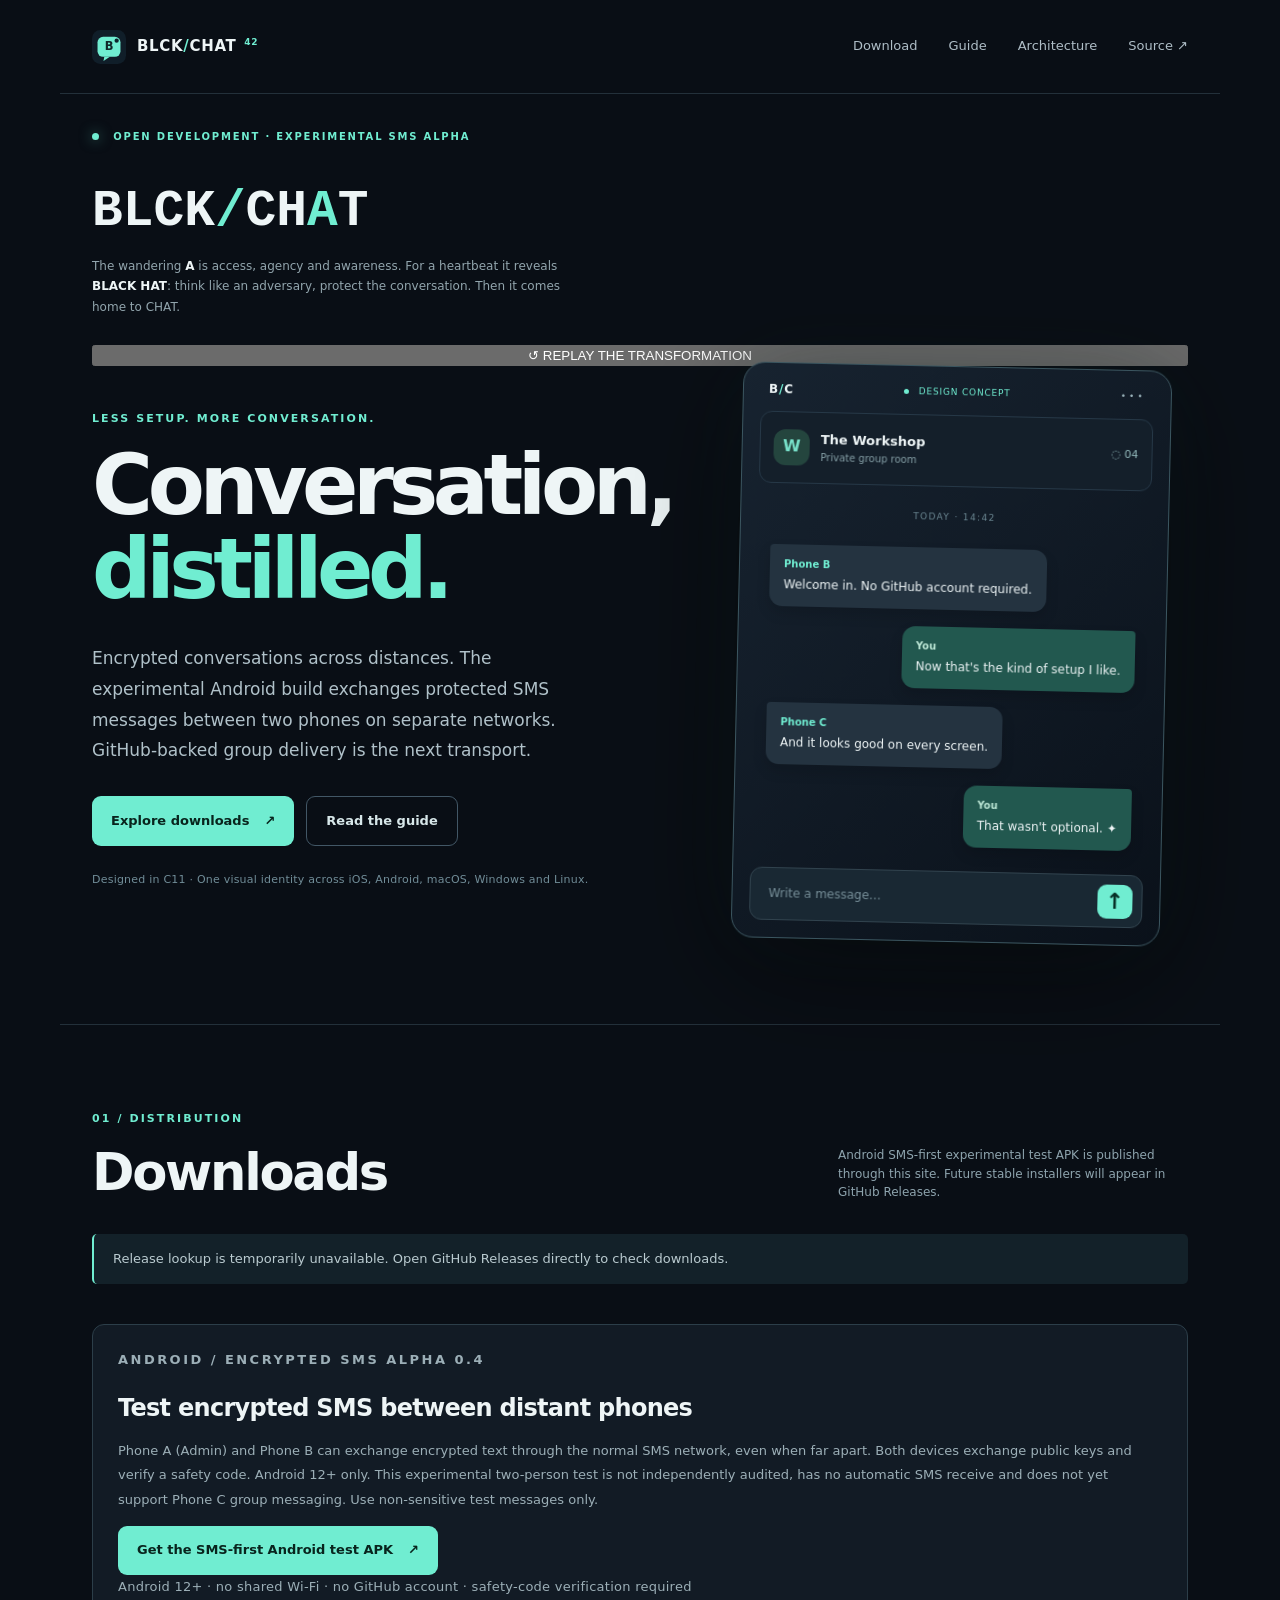
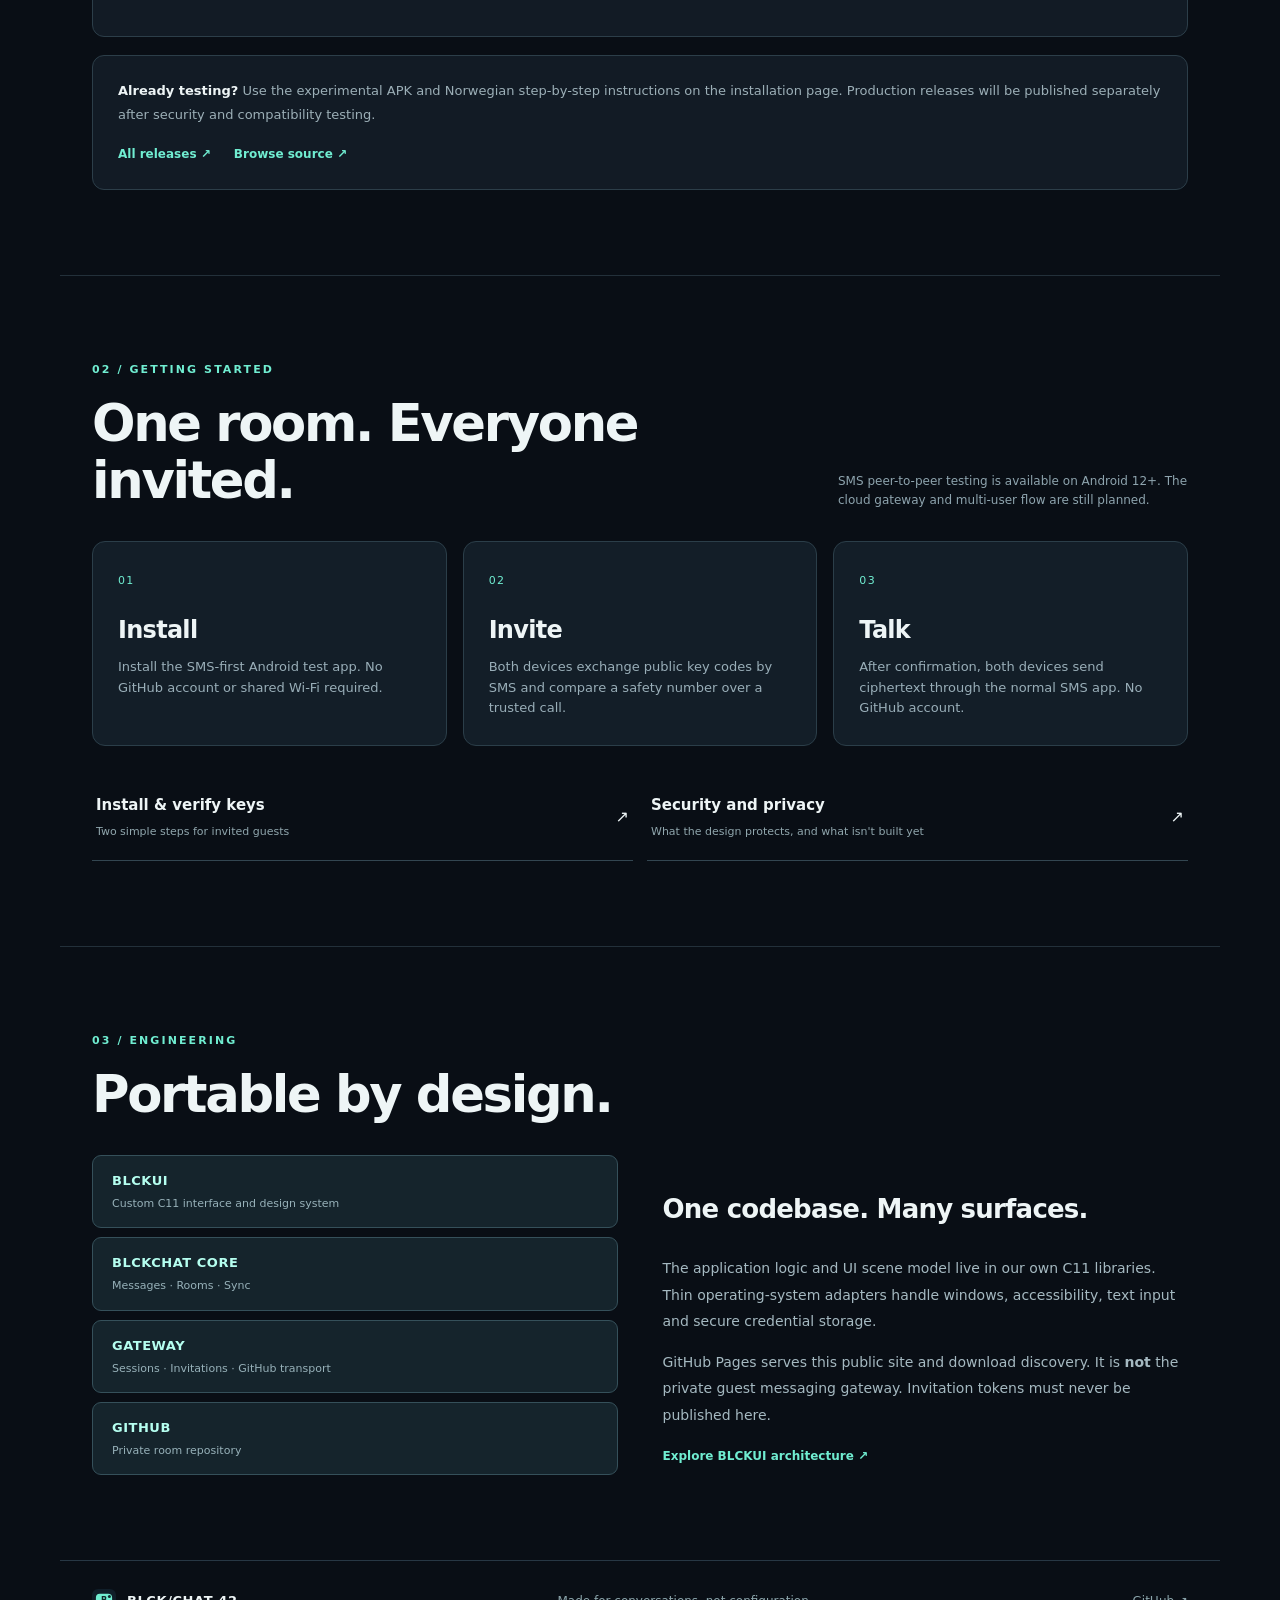
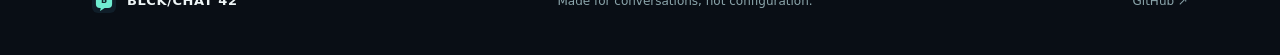
==== commit 92b614e3: "feat(brand): replay control for the BLACK HAT letter choreography" ====
--- a/site/index.html
+++ b/site/index.html
@@ -24,6 +24,7 @@
   <span class="bm-flying-a" aria-hidden="true">A</span>
 </div>
 <p class="brand-story">The wandering <strong>A</strong> is access, agency and awareness. For a heartbeat it reveals <strong>BLACK HAT</strong>: think like an adversary, protect the conversation. Then it comes home to CHAT.</p>
+<button class="bm-replay" type="button" data-brand-replay aria-label="Replay the BLCKCHAT to BLACK HAT logo animation"><span aria-hidden="true">↺</span> REPLAY THE TRANSFORMATION</button>
 <div class="hero-grid">
 <div class="hero-copy"><p class="kicker">LESS SETUP. MORE CONVERSATION.</p>
 <h1>Conversation,<br><em>distilled.</em></h1>
--- a/site/style.css
+++ b/site/style.css
@@ -2,39 +2,142 @@
 
 /* The A is a courier: BLCK receives it briefly and becomes BLACK;
    CHAT gets it back. Decorative motion never blocks navigation. */
-.brand-motion{position:relative;display:inline-flex;align-items:baseline;
+/* BLCKCHAT / BLACK HAT: one consistent wordmark, one elegant detour.
+ * The roaming A fills the missing slot in BLCK. The original letterforms
+ * dissolve into BLACK HAT, then the same courier returns to CHAT.
+ * CSS-only, no motion libraries, no network, no new assets. */
+.brand-motion{
+  --bm-cycle:9.6s;
+  position:relative;
+  display:inline-grid;
+  grid-template-columns:1fr;
+  align-items:baseline;
+  width:10ch;
+  min-height:1.2em;
   font:750 clamp(28px,4vw,56px)/1.1 ui-monospace,"SFMono-Regular",Consolas,monospace;
-  letter-spacing:0;white-space:nowrap;margin:0 0 10px;
-  color:var(--text);isolation:isolate}
+  letter-spacing:0;
+  white-space:nowrap;
+  margin:0 0 12px;
+  color:var(--text);
+  isolation:isolate;
+}
+.bm-wordmark,.bm-blackhat{
+  grid-area:1/1;
+  display:inline-flex;
+  align-items:baseline;
+  justify-content:flex-start;
+  width:max-content;
+  white-space:nowrap;
+}
 .bm-blck,.bm-chat{display:inline-flex;align-items:baseline}
-.bm-gap{display:inline-block;width:0ch;animation:bm-space 5.6s ease-in-out infinite}
+.bm-wordmark{
+  animation:bm-original-visit var(--bm-cycle) ease-in-out infinite;
+}
+.bm-gap{
+  display:inline-block;
+  width:0;
+  animation:bm-insert-gap var(--bm-cycle) ease-in-out infinite;
+}
 .bm-divider{color:var(--accent)}
-.bm-a{color:var(--accent);animation:bm-a-source 5.6s ease-in-out infinite}
-.bm-flying-a{position:absolute;top:0;left:2ch;color:var(--accent);
-  pointer-events:none;opacity:0;
-  animation:bm-a-courier 5.6s cubic-bezier(.46,.01,.32,1) infinite}
-.brand-story{font-size:12px;line-height:1.7;color:var(--muted);
-  max-width:440px;margin:0 0 28px}
+.bm-a{
+  color:var(--accent);
+  animation:bm-hide-source var(--bm-cycle) ease-in-out infinite;
+}
+.bm-shed-c{
+  display:inline-block;
+  transform-origin:center;
+  animation:bm-recede-c var(--bm-cycle) ease-in-out infinite;
+}
+.bm-flying-a{
+  position:absolute;
+  top:0;
+  left:2ch;
+  color:var(--accent);
+  pointer-events:none;
+  opacity:0;
+  z-index:3;
+  will-change:opacity,transform;
+  animation:bm-roaming-a var(--bm-cycle) cubic-bezier(.42,0,.2,1) infinite;
+}
+.bm-blackhat{
+  position:relative;
+  opacity:0;
+  transform:translateY(.10em);
+  pointer-events:none;
+  will-change:transform,opacity;
+  animation:bm-blackhat-reveal var(--bm-cycle) ease-in-out infinite;
+}
+.bm-blackhat-a{color:var(--accent)}
+.bm-word-space{display:inline-block;width:1ch}
+.bm-hat-end{position:relative;display:inline-block}
+.bm-fedora{
+  position:absolute;
+  left:50%;
+  bottom:90%;
+  width:1.95em;
+  height:auto;
+  overflow:visible;
+  pointer-events:none;
+  opacity:0;
+  transform:translate(-50%,.25em) rotate(-8deg) scale(.92);
+  transform-origin:52% 90%;
+  filter:drop-shadow(0 5px 13px rgba(0,0,0,.4));
+  animation:bm-fedora-visit var(--bm-cycle) cubic-bezier(.2,.8,.2,1) infinite;
+}
+.brand-story{
+  font-size:12px;
+  line-height:1.7;
+  color:var(--muted);
+  max-width:495px;
+  margin:0 0 28px;
+}
 .brand-story strong{color:var(--text);font-weight:650}
-@keyframes bm-space{
-  0%,15%,73%,100%{width:0ch}
-  33%,56%{width:1ch}
+@keyframes bm-insert-gap{
+  0%,17%,91%,100%{width:0}
+  37%,78%{width:1ch}
 }
-@keyframes bm-a-source{
-  0%,15%,74%,100%{opacity:1}
-  18%,70%{opacity:0}
+@keyframes bm-hide-source{
+  0%,17%,94%,100%{opacity:1}
+  20%,91%{opacity:0}
 }
-@keyframes bm-a-courier{
-  0%,15%{transform:translateX(5ch);opacity:0}
-  18%{transform:translateX(5ch);opacity:1}
-  35%,54%{transform:translateX(0ch);opacity:1}
-  72%{transform:translateX(5ch);opacity:1}
-  75%,100%{transform:translateX(5ch);opacity:0}
+@keyframes bm-recede-c{
+  0%,44%,84%,100%{opacity:1;transform:translateY(0) rotate(0)}
+  54%,75%{opacity:0;transform:translateY(-.18em) rotate(-12deg)}
+}
+@keyframes bm-roaming-a{
+  0%,16%{opacity:0;transform:translateX(5ch) translateY(0)}
+  20%{opacity:1;transform:translateX(5ch) translateY(0)}
+  38%,45%{opacity:1;transform:translateX(0) translateY(0)}
+  52%,73%{opacity:0;transform:translateX(0) translateY(0)}
+  78%{opacity:1;transform:translateX(0) translateY(0)}
+  90%{opacity:1;transform:translateX(5ch) translateY(0)}
+  95%,100%{opacity:0;transform:translateX(5ch) translateY(0)}
+}
+@keyframes bm-original-visit{
+  0%,45%{opacity:1}
+  53%,72%{opacity:0}
+  80%,100%{opacity:1}
+}
+@keyframes bm-blackhat-reveal{
+  0%,45%{opacity:0;transform:translateY(.10em)}
+  54%,70%{opacity:1;transform:translateY(0)}
+  78%,100%{opacity:0;transform:translateY(-.06em)}
+}
+@keyframes bm-fedora-visit{
+  0%,48%{opacity:0;transform:translate(-50%,.25em) rotate(-8deg) scale(.92)}
+  57%,69%{opacity:1;transform:translate(-50%,0) rotate(-4deg) scale(1)}
+  77%,100%{opacity:0;transform:translate(-50%,-.10em) rotate(0) scale(1)}
 }
 @media(prefers-reduced-motion:reduce){
-  .bm-gap{animation:none!important;width:0!important}
-  .bm-a{animation:none!important;opacity:1!important}
-  .bm-flying-a{animation:none!important;display:none!important}
+  .bm-wordmark,.bm-gap,.bm-a,.bm-shed-c,.bm-flying-a,.bm-blackhat,.bm-fedora{
+    animation:none!important;transition:none!important
+  }
+  .bm-gap{width:0!important}
+  .bm-a,.bm-wordmark,.bm-shed-c{opacity:1!important}
+  .bm-blackhat,.bm-flying-a,.bm-fedora{display:none!important}
+}
+@media(max-width:380px){
+  .brand-motion{font-size:28px}
 }
 
 /* Calm, novice-first two-step onboarding. */
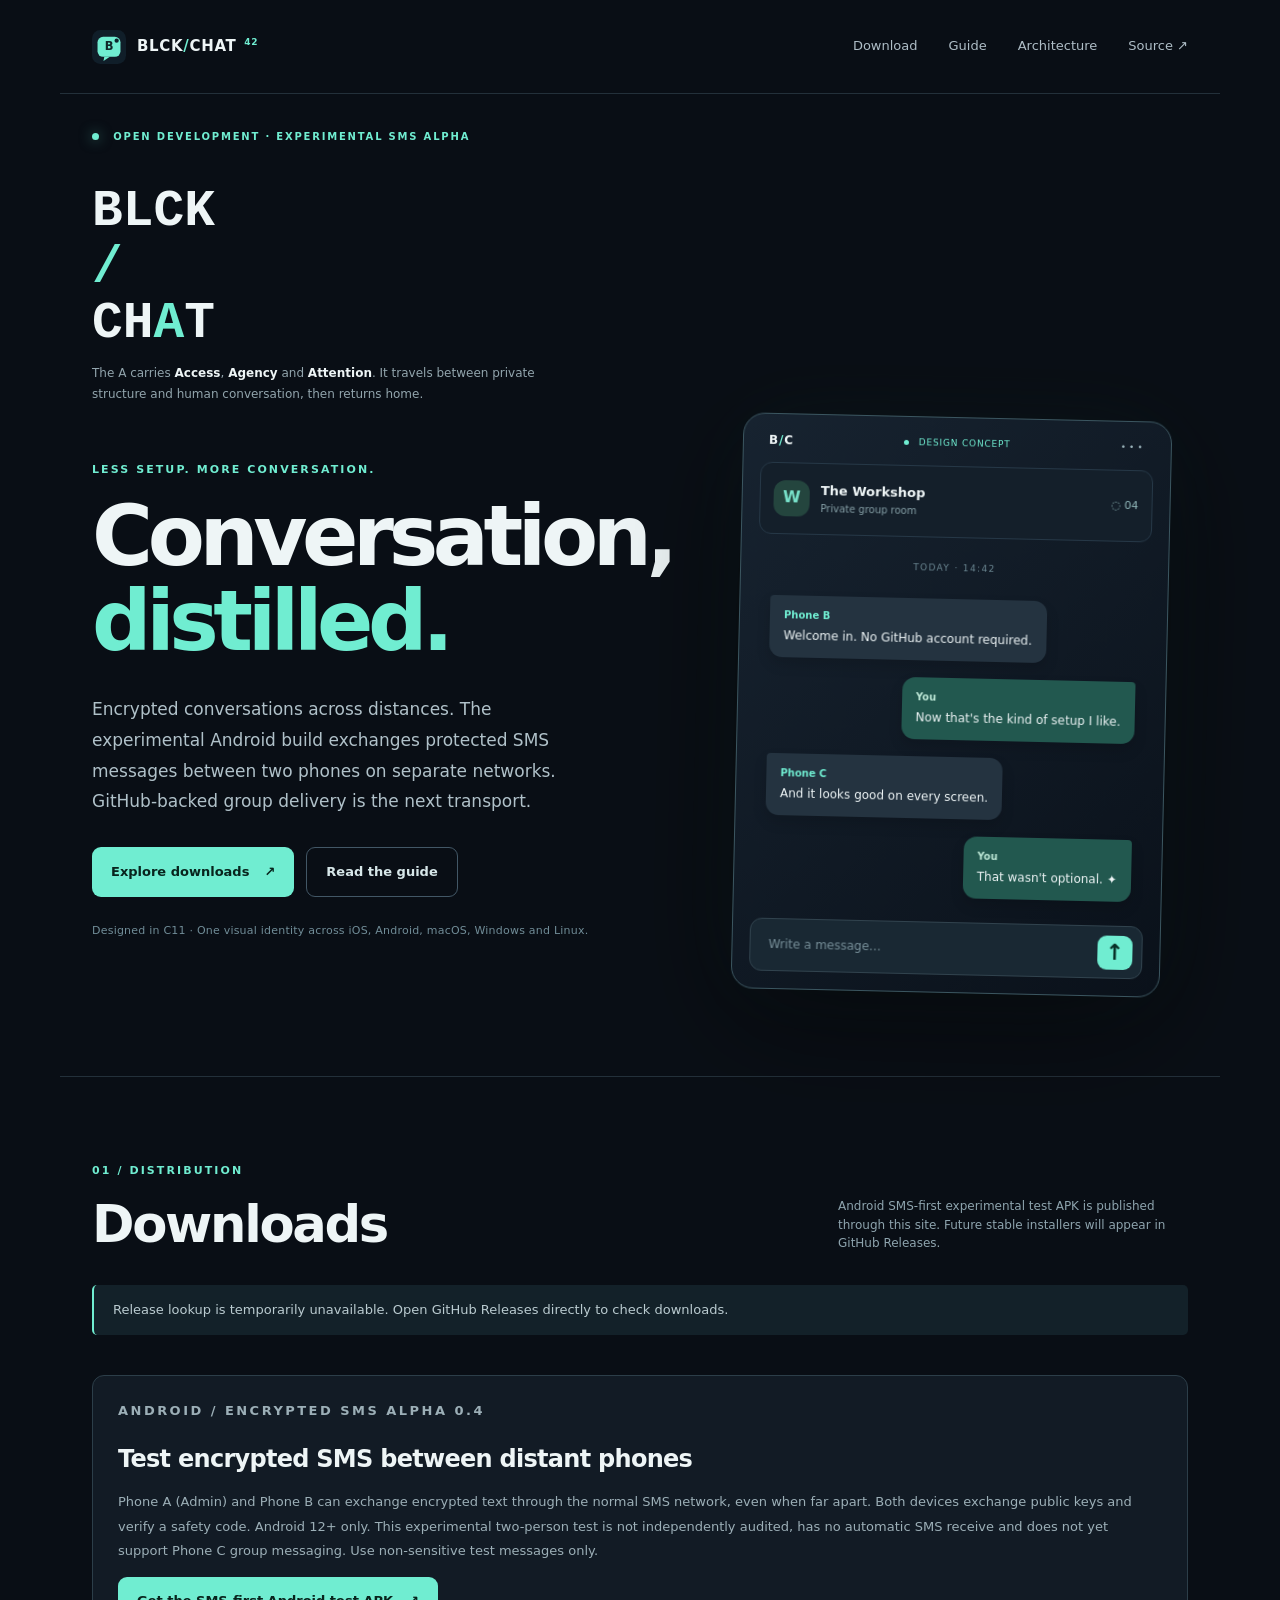
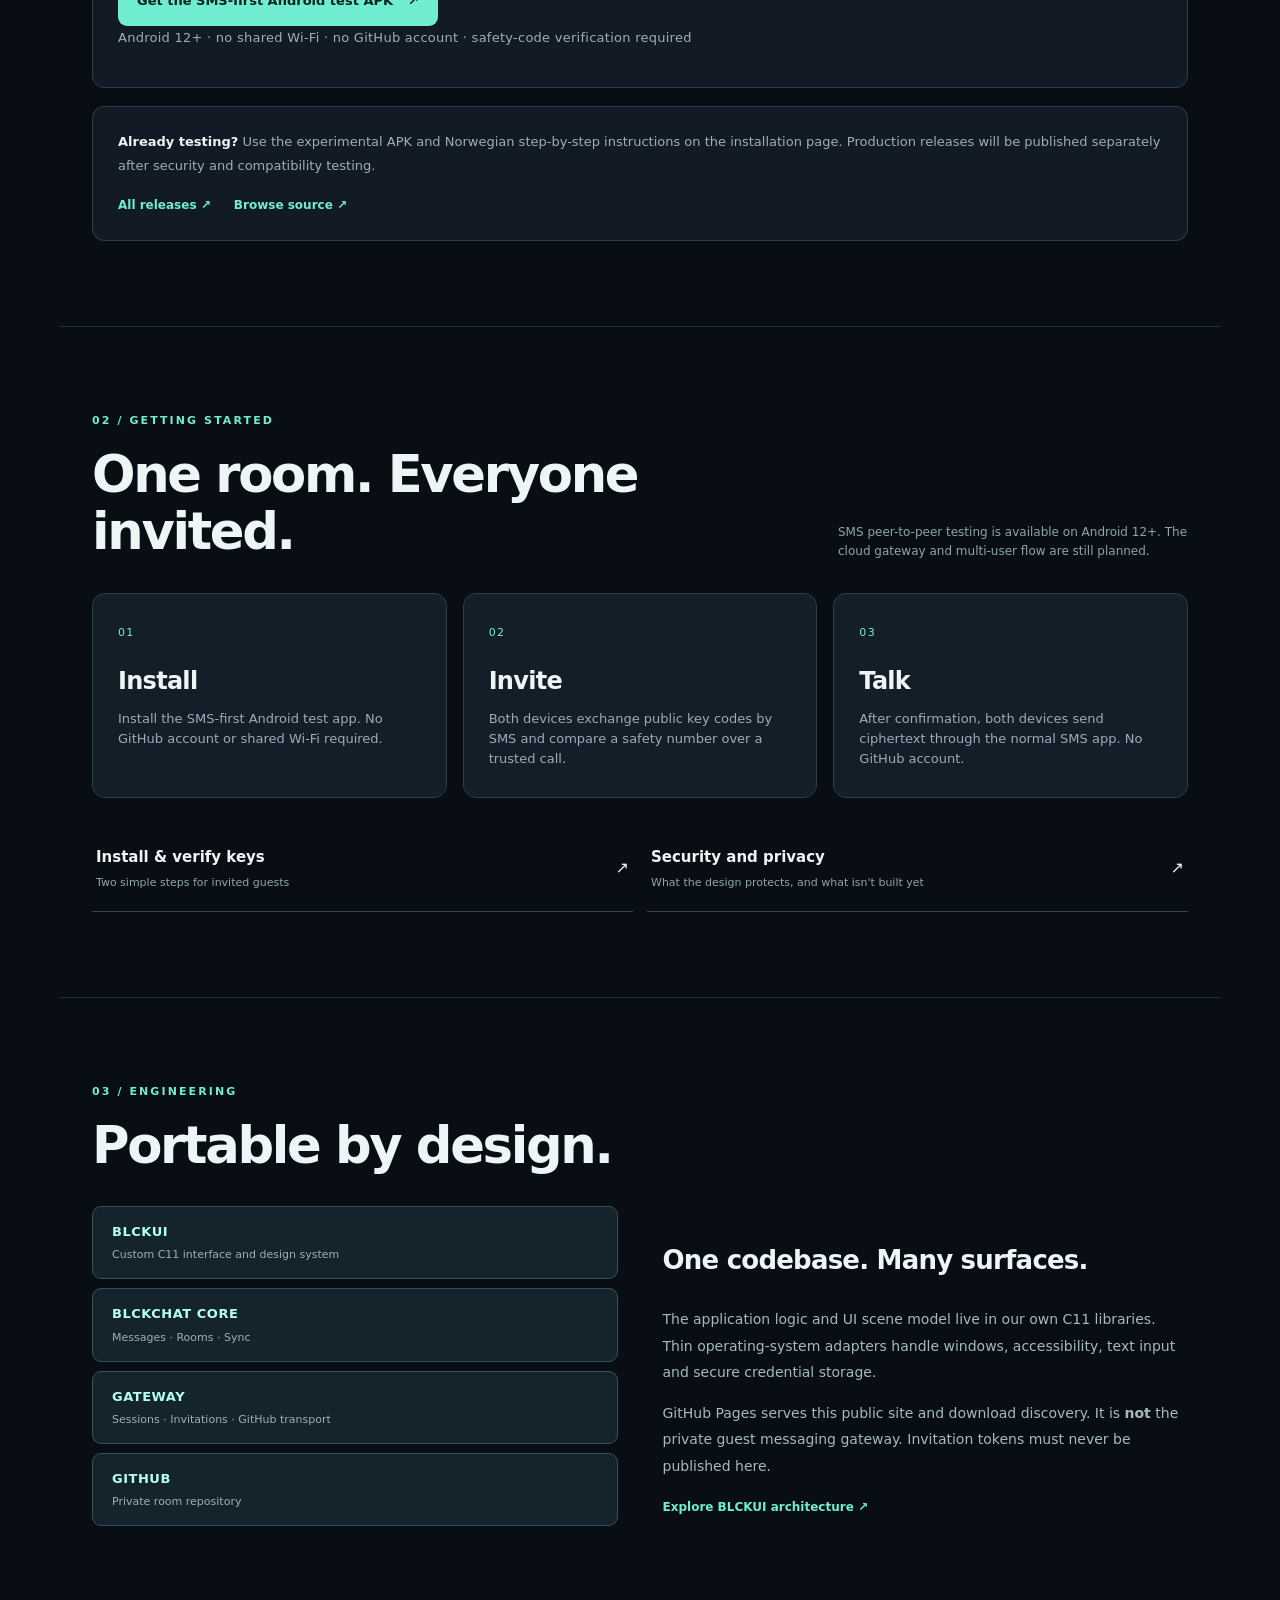
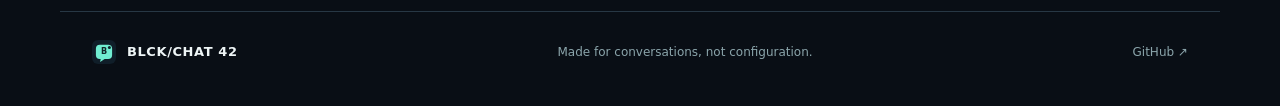
==== commit c5c925b9: "revert(brand): restore clean original BLCKCHAT visual at user request" ====
--- a/site/index.html
+++ b/site/index.html
@@ -18,13 +18,7 @@
 <main id="content">
 <section class="hero shell">
 <div class="eyebrow"><span class="pulse"></span> OPEN DEVELOPMENT · EXPERIMENTAL SMS ALPHA</div>
-<div class="brand-motion" role="img" aria-label="BLCKCHAT transforms into BLACK HAT for a moment. The A travels from CHAT into BLCK, and a black fedora rises over HAT before the letters return.">
-  <span class="bm-wordmark" aria-hidden="true"><span class="bm-blck">BL<span class="bm-gap"></span>CK</span><span class="bm-divider">/</span><span class="bm-chat"><span class="bm-shed-c">C</span>H<span class="bm-a">A</span>T</span></span>
-  <span class="bm-blackhat" aria-hidden="true"><span>BL</span><span class="bm-blackhat-a">A</span><span>CK</span><span class="bm-word-space">&nbsp;</span><span class="bm-hat-end">H<span class="bm-blackhat-a">A</span>T<svg class="bm-fedora" viewBox="0 0 104 48" xmlns="http://www.w3.org/2000/svg" focusable="false" aria-hidden="true"><path d="M33 29 39 10 Q53 3 68 10 L75 29 Q87 28 96 33 Q100 37 91 40 Q53 50 15 40 Q6 37 11 33 Q19 29 33 29Z" fill="#05080c" stroke="#70edd1" stroke-width="1.5" stroke-linejoin="round"/><path d="M34 28 Q53 33 74 28 L76 33 Q52 40 31 33Z" fill="#70edd1" opacity=".8"/><path d="M39 13 Q53 8 66 13" fill="none" stroke="#c3fff0" stroke-width="1" opacity=".28"/></svg></span></span>
-  <span class="bm-flying-a" aria-hidden="true">A</span>
-</div>
-<p class="brand-story">The wandering <strong>A</strong> is access, agency and awareness. For a heartbeat it reveals <strong>BLACK HAT</strong>: think like an adversary, protect the conversation. Then it comes home to CHAT.</p>
-<button class="bm-replay" type="button" data-brand-replay aria-label="Replay the BLCKCHAT to BLACK HAT logo animation"><span aria-hidden="true">↺</span> REPLAY THE TRANSFORMATION</button>
+<div class="brand-motion" role="img" aria-label="BLCKCHAT. The letter A moves between BLCK and CHAT, representing access and connection."><span class="bm-blck">BL<span class="bm-gap"></span>CK</span><span class="bm-divider">/</span><span class="bm-chat">CH<span class="bm-a" aria-hidden="true">A</span>T</span><span class="bm-flying-a" aria-hidden="true">A</span></div><p class="brand-story">The A carries <strong>Access</strong>, <strong>Agency</strong> and <strong>Attention</strong>. It travels between private structure and human conversation, then returns home.</p>
 <div class="hero-grid">
 <div class="hero-copy"><p class="kicker">LESS SETUP. MORE CONVERSATION.</p>
 <h1>Conversation,<br><em>distilled.</em></h1>
--- a/site/style.css
+++ b/site/style.css
@@ -89,7 +89,7 @@
   line-height:1.7;
   color:var(--muted);
   max-width:495px;
-  margin:0 0 28px;
+  margin:0 0 13px;
 }
 .brand-story strong{color:var(--text);font-weight:650}
 @keyframes bm-insert-gap{
@@ -140,6 +140,45 @@
   .brand-motion{font-size:28px}
 }
 
+/* An accessible encore. Reduced-motion users get a still BLACK HAT reveal. */
+.bm-replay{
+  display:inline-flex;
+  gap:10px;
+  align-items:center;
+  width:max-content;
+  margin:0 0 29px;
+  padding:9px 13px;
+  border:1px solid rgba(112,237,209,.28);
+  border-radius:999px;
+  background:rgba(112,237,209,.055);
+  color:var(--muted);
+  font:700 10px/1.3 ui-monospace,"SFMono-Regular",Consolas,monospace;
+  letter-spacing:.11em;
+  cursor:pointer;
+  transition:border-color .18s ease,color .18s ease,background .18s ease;
+}
+.bm-replay span{color:var(--accent);font-size:18px;line-height:.6}
+.bm-replay:hover{
+  color:var(--text);
+  border-color:var(--accent);
+  background:rgba(112,237,209,.12);
+}
+.bm-replay:focus-visible{outline:2px solid var(--accent);outline-offset:4px}
+.brand-motion.bm-static-blackhat .bm-wordmark,
+.brand-motion.bm-static-blackhat .bm-flying-a{display:none!important}
+.brand-motion.bm-static-blackhat .bm-blackhat{
+  display:inline-flex!important;opacity:1!important;
+  transform:none!important;animation:none!important;
+}
+.brand-motion.bm-static-blackhat .bm-fedora{
+  display:block!important;opacity:1!important;
+  transform:translate(-50%,0) rotate(-4deg)!important;
+  animation:none!important;
+}
+@media(prefers-reduced-motion:reduce){
+  .bm-replay{transition:none!important}
+}
+
 /* Calm, novice-first two-step onboarding. */
 .portal-steps{grid-template-columns:repeat(2,minmax(0,1fr));align-items:stretch;margin:34px 0 32px}
 .portal-steps .portal-step{padding:29px;min-height:375px}
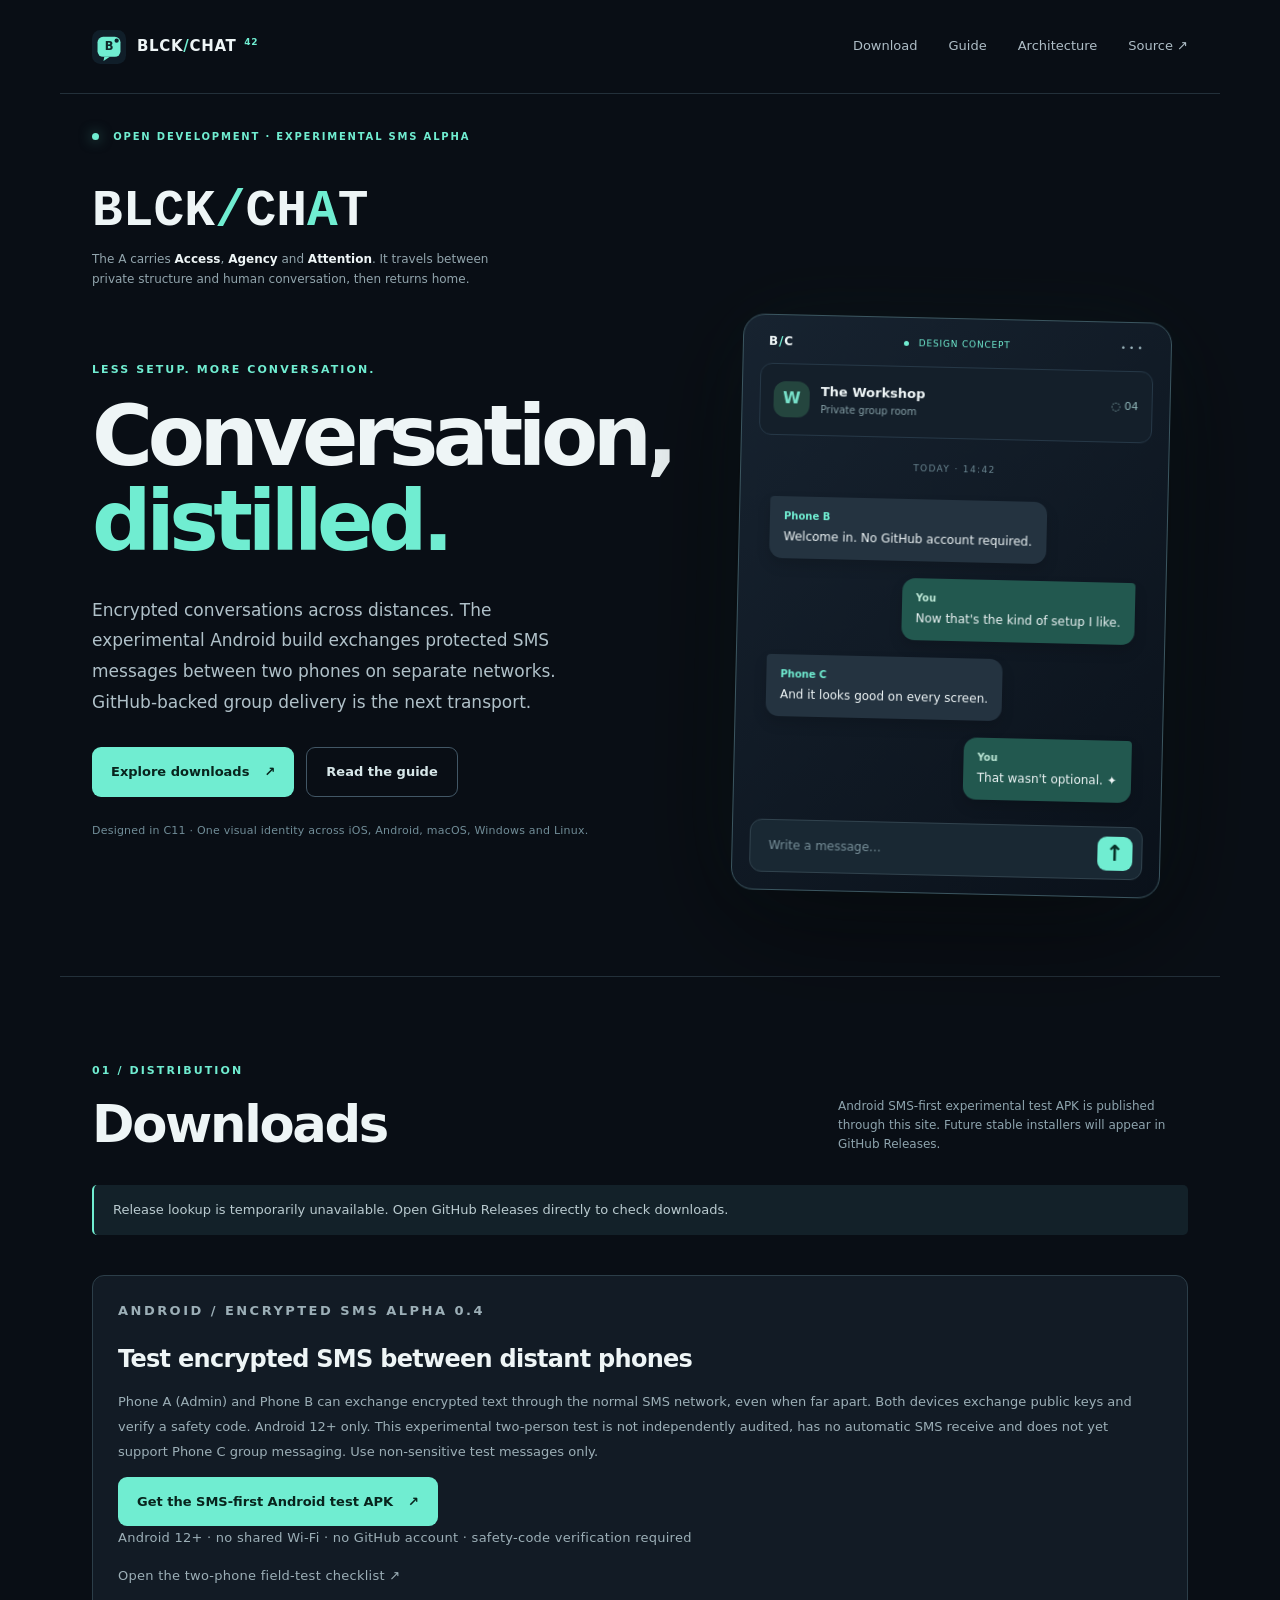
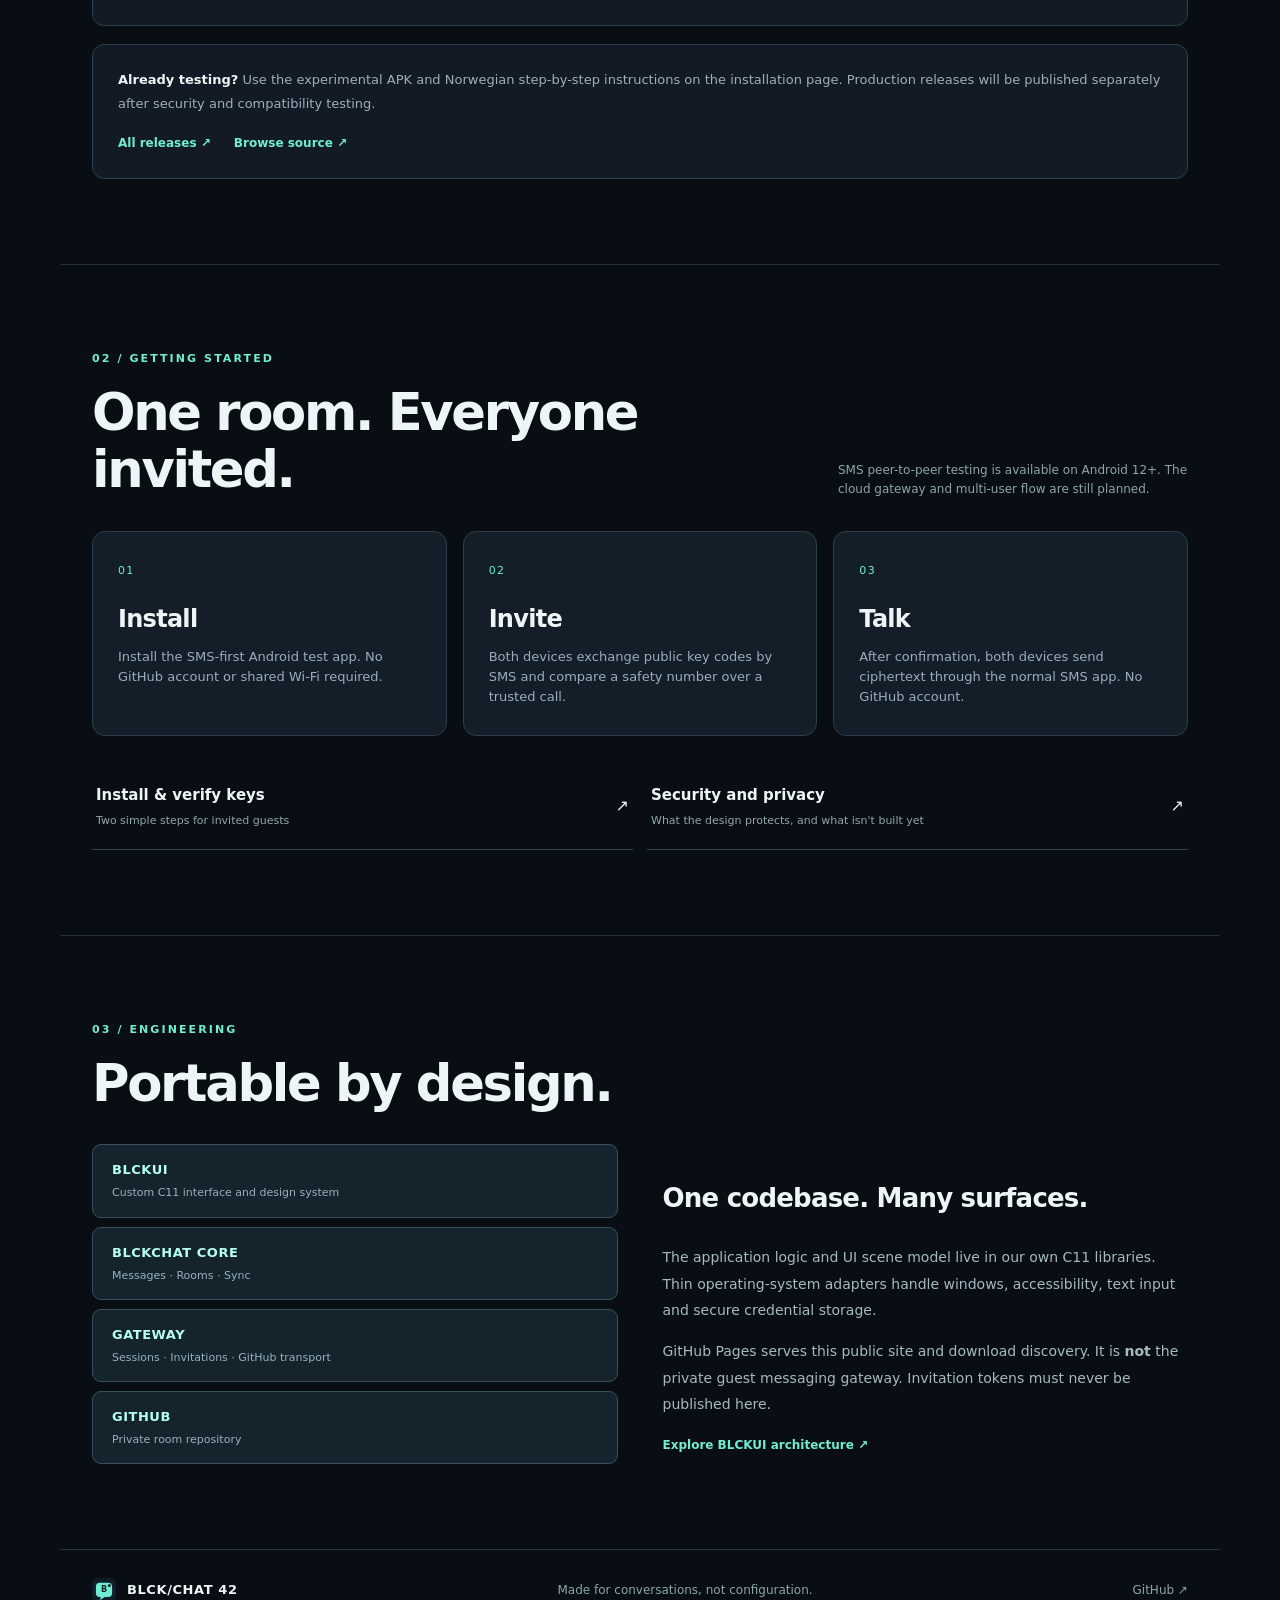
==== commit 83910d76: "web: add quiet link to Phone A/B field-test checklist without changing the logo" ====
--- a/site/index.html
+++ b/site/index.html
@@ -46,7 +46,7 @@
   <h3 style="margin:0 0 12px;font-size:24px;letter-spacing:-.03em">Test encrypted SMS between distant phones</h3>
   <p>Phone A (Admin) and Phone B can exchange encrypted text through the normal SMS network, even when far apart. Both devices exchange public keys and verify a safety code. Android 12+ only. This experimental two-person test is not independently audited, has no automatic SMS receive and does not yet support Phone C group messaging. Use non-sensitive test messages only.</p>
   <a class="button primary" href="join.html">Get the SMS-first Android test APK <span aria-hidden="true">↗</span></a>
-  <p class="fine">Android 12+ · no shared Wi-Fi · no GitHub account · safety-code verification required</p>
+  <p class="fine">Android 12+ · no shared Wi-Fi · no GitHub account · safety-code verification required</p><p class="fine"><a href="test.html">Open the two-phone field-test checklist ↗</a></p>
 </div>
 <div class="panel subtle"><p><strong>Already testing?</strong> Use the experimental APK and Norwegian step-by-step instructions on the installation page. Production releases will be published separately after security and compatibility testing.</p><a class="text-link" href="https://github.com/bspippi1337/blckchat/releases">All releases ↗</a> <a class="text-link" href="https://github.com/bspippi1337/blckchat">Browse source ↗</a></div>
 </section>
--- a/site/style.css
+++ b/site/style.css
@@ -2,181 +2,39 @@
 
 /* The A is a courier: BLCK receives it briefly and becomes BLACK;
    CHAT gets it back. Decorative motion never blocks navigation. */
-/* BLCKCHAT / BLACK HAT: one consistent wordmark, one elegant detour.
- * The roaming A fills the missing slot in BLCK. The original letterforms
- * dissolve into BLACK HAT, then the same courier returns to CHAT.
- * CSS-only, no motion libraries, no network, no new assets. */
-.brand-motion{
-  --bm-cycle:9.6s;
-  position:relative;
-  display:inline-grid;
-  grid-template-columns:1fr;
-  align-items:baseline;
-  width:10ch;
-  min-height:1.2em;
+.brand-motion{position:relative;display:inline-flex;align-items:baseline;
   font:750 clamp(28px,4vw,56px)/1.1 ui-monospace,"SFMono-Regular",Consolas,monospace;
-  letter-spacing:0;
-  white-space:nowrap;
-  margin:0 0 12px;
-  color:var(--text);
-  isolation:isolate;
+  letter-spacing:0;white-space:nowrap;margin:0 0 10px;
+  color:var(--text);isolation:isolate}
+.bm-blck,.bm-chat{display:inline-flex;align-items:baseline}
+.bm-gap{display:inline-block;width:0ch;animation:bm-space 5.6s ease-in-out infinite}
+.bm-divider{color:var(--accent)}
+.bm-a{color:var(--accent);animation:bm-a-source 5.6s ease-in-out infinite}
+.bm-flying-a{position:absolute;top:0;left:2ch;color:var(--accent);
+  pointer-events:none;opacity:0;
+  animation:bm-a-courier 5.6s cubic-bezier(.46,.01,.32,1) infinite}
+.brand-story{font-size:12px;line-height:1.7;color:var(--muted);
+  max-width:440px;margin:0 0 28px}
+.brand-story strong{color:var(--text);font-weight:650}
+@keyframes bm-space{
+  0%,15%,73%,100%{width:0ch}
+  33%,56%{width:1ch}
 }
-.bm-wordmark,.bm-blackhat{
-  grid-area:1/1;
-  display:inline-flex;
-  align-items:baseline;
-  justify-content:flex-start;
-  width:max-content;
-  white-space:nowrap;
+@keyframes bm-a-source{
+  0%,15%,74%,100%{opacity:1}
+  18%,70%{opacity:0}
 }
-.bm-blck,.bm-chat{display:inline-flex;align-items:baseline}
-.bm-wordmark{
-  animation:bm-original-visit var(--bm-cycle) ease-in-out infinite;
-}
-.bm-gap{
-  display:inline-block;
-  width:0;
-  animation:bm-insert-gap var(--bm-cycle) ease-in-out infinite;
-}
-.bm-divider{color:var(--accent)}
-.bm-a{
-  color:var(--accent);
-  animation:bm-hide-source var(--bm-cycle) ease-in-out infinite;
-}
-.bm-shed-c{
-  display:inline-block;
-  transform-origin:center;
-  animation:bm-recede-c var(--bm-cycle) ease-in-out infinite;
-}
-.bm-flying-a{
-  position:absolute;
-  top:0;
-  left:2ch;
-  color:var(--accent);
-  pointer-events:none;
-  opacity:0;
-  z-index:3;
-  will-change:opacity,transform;
-  animation:bm-roaming-a var(--bm-cycle) cubic-bezier(.42,0,.2,1) infinite;
-}
-.bm-blackhat{
-  position:relative;
-  opacity:0;
-  transform:translateY(.10em);
-  pointer-events:none;
-  will-change:transform,opacity;
-  animation:bm-blackhat-reveal var(--bm-cycle) ease-in-out infinite;
-}
-.bm-blackhat-a{color:var(--accent)}
-.bm-word-space{display:inline-block;width:1ch}
-.bm-hat-end{position:relative;display:inline-block}
-.bm-fedora{
-  position:absolute;
-  left:50%;
-  bottom:90%;
-  width:1.95em;
-  height:auto;
-  overflow:visible;
-  pointer-events:none;
-  opacity:0;
-  transform:translate(-50%,.25em) rotate(-8deg) scale(.92);
-  transform-origin:52% 90%;
-  filter:drop-shadow(0 5px 13px rgba(0,0,0,.4));
-  animation:bm-fedora-visit var(--bm-cycle) cubic-bezier(.2,.8,.2,1) infinite;
-}
-.brand-story{
-  font-size:12px;
-  line-height:1.7;
-  color:var(--muted);
-  max-width:495px;
-  margin:0 0 13px;
-}
-.brand-story strong{color:var(--text);font-weight:650}
-@keyframes bm-insert-gap{
-  0%,17%,91%,100%{width:0}
-  37%,78%{width:1ch}
-}
-@keyframes bm-hide-source{
-  0%,17%,94%,100%{opacity:1}
-  20%,91%{opacity:0}
-}
-@keyframes bm-recede-c{
-  0%,44%,84%,100%{opacity:1;transform:translateY(0) rotate(0)}
-  54%,75%{opacity:0;transform:translateY(-.18em) rotate(-12deg)}
-}
-@keyframes bm-roaming-a{
-  0%,16%{opacity:0;transform:translateX(5ch) translateY(0)}
-  20%{opacity:1;transform:translateX(5ch) translateY(0)}
-  38%,45%{opacity:1;transform:translateX(0) translateY(0)}
-  52%,73%{opacity:0;transform:translateX(0) translateY(0)}
-  78%{opacity:1;transform:translateX(0) translateY(0)}
-  90%{opacity:1;transform:translateX(5ch) translateY(0)}
-  95%,100%{opacity:0;transform:translateX(5ch) translateY(0)}
-}
-@keyframes bm-original-visit{
-  0%,45%{opacity:1}
-  53%,72%{opacity:0}
-  80%,100%{opacity:1}
-}
-@keyframes bm-blackhat-reveal{
-  0%,45%{opacity:0;transform:translateY(.10em)}
-  54%,70%{opacity:1;transform:translateY(0)}
-  78%,100%{opacity:0;transform:translateY(-.06em)}
-}
-@keyframes bm-fedora-visit{
-  0%,48%{opacity:0;transform:translate(-50%,.25em) rotate(-8deg) scale(.92)}
-  57%,69%{opacity:1;transform:translate(-50%,0) rotate(-4deg) scale(1)}
-  77%,100%{opacity:0;transform:translate(-50%,-.10em) rotate(0) scale(1)}
+@keyframes bm-a-courier{
+  0%,15%{transform:translateX(5ch);opacity:0}
+  18%{transform:translateX(5ch);opacity:1}
+  35%,54%{transform:translateX(0ch);opacity:1}
+  72%{transform:translateX(5ch);opacity:1}
+  75%,100%{transform:translateX(5ch);opacity:0}
 }
 @media(prefers-reduced-motion:reduce){
-  .bm-wordmark,.bm-gap,.bm-a,.bm-shed-c,.bm-flying-a,.bm-blackhat,.bm-fedora{
-    animation:none!important;transition:none!important
-  }
-  .bm-gap{width:0!important}
-  .bm-a,.bm-wordmark,.bm-shed-c{opacity:1!important}
-  .bm-blackhat,.bm-flying-a,.bm-fedora{display:none!important}
-}
-@media(max-width:380px){
-  .brand-motion{font-size:28px}
-}
-
-/* An accessible encore. Reduced-motion users get a still BLACK HAT reveal. */
-.bm-replay{
-  display:inline-flex;
-  gap:10px;
-  align-items:center;
-  width:max-content;
-  margin:0 0 29px;
-  padding:9px 13px;
-  border:1px solid rgba(112,237,209,.28);
-  border-radius:999px;
-  background:rgba(112,237,209,.055);
-  color:var(--muted);
-  font:700 10px/1.3 ui-monospace,"SFMono-Regular",Consolas,monospace;
-  letter-spacing:.11em;
-  cursor:pointer;
-  transition:border-color .18s ease,color .18s ease,background .18s ease;
-}
-.bm-replay span{color:var(--accent);font-size:18px;line-height:.6}
-.bm-replay:hover{
-  color:var(--text);
-  border-color:var(--accent);
-  background:rgba(112,237,209,.12);
-}
-.bm-replay:focus-visible{outline:2px solid var(--accent);outline-offset:4px}
-.brand-motion.bm-static-blackhat .bm-wordmark,
-.brand-motion.bm-static-blackhat .bm-flying-a{display:none!important}
-.brand-motion.bm-static-blackhat .bm-blackhat{
-  display:inline-flex!important;opacity:1!important;
-  transform:none!important;animation:none!important;
-}
-.brand-motion.bm-static-blackhat .bm-fedora{
-  display:block!important;opacity:1!important;
-  transform:translate(-50%,0) rotate(-4deg)!important;
-  animation:none!important;
-}
-@media(prefers-reduced-motion:reduce){
-  .bm-replay{transition:none!important}
+  .bm-gap{animation:none!important;width:0!important}
+  .bm-a{animation:none!important;opacity:1!important}
+  .bm-flying-a{animation:none!important;display:none!important}
 }
 
 /* Calm, novice-first two-step onboarding. */
@@ -194,3 +52,87 @@
 .portal-help summary:focus-visible{outline:2px solid var(--accent);outline-offset:4px}
 .portal-step #lan-ready .status{margin-top:21px;line-height:1.6}
 @media(max-width:750px){.portal-steps{grid-template-columns:1fr}.portal-steps .portal-step{min-height:auto}}
+
+/* Field test: restrained, legible and touch-friendly. No animation. */
+.test-progress-panel,.test-report{
+  margin:28px 0;
+  padding:24px;
+  border:1px solid rgba(113,238,207,.23);
+  border-radius:16px;
+  background:#111c25;
+}
+.test-progress-panel h2{font-size:clamp(22px,4vw,32px);margin:8px 0 15px}
+.test-progress-track{
+  width:100%;
+  height:9px;
+  overflow:hidden;
+  border:1px solid #314550;
+  background:#0b141d;
+  border-radius:100px;
+}
+.test-progress-track>div{
+  width:0;
+  height:100%;
+  background:var(--accent);
+  border-radius:100px;
+}
+.test-phase{margin:35px 0}
+.test-phase h2{font-size:clamp(23px,4vw,31px);margin:8px 0 16px}
+.test-items{display:grid;gap:10px}
+.test-item{
+  display:flex;
+  align-items:flex-start;
+  gap:14px;
+  padding:19px 17px;
+  border:1px solid #2b414a;
+  border-radius:12px;
+  background:#111b25;
+  cursor:pointer;
+}
+.test-item:hover{border-color:#567b7b}
+.test-item:has(input:checked){border-color:#4e998a;background:#152923}
+.test-item input{
+  flex:0 0 auto;
+  width:20px;
+  height:20px;
+  margin:2px 0 0;
+  accent-color:#71e9cd;
+  cursor:pointer;
+}
+.test-item input:focus-visible{outline:2px solid var(--accent);outline-offset:5px}
+.test-item span{display:block;min-width:0}
+.test-item strong{
+  display:block;
+  font-size:14px;
+  line-height:1.5;
+  color:#eef7f5;
+}
+.test-item small{
+  display:block;
+  margin-top:5px;
+  font-size:12px;
+  line-height:1.7;
+  color:#a9bec2;
+}
+.test-item small a{color:#8fead6;text-decoration:underline;text-underline-offset:2px}
+.test-report h2{margin:8px 0 12px}
+.test-report p{line-height:1.7}
+.test-actions{display:flex;gap:11px;flex-wrap:wrap;margin:19px 0}
+.test-actions button{font:inherit;font-size:13px;cursor:pointer}
+.test-actions button:focus-visible{outline:2px solid var(--accent);outline-offset:4px}
+#test-report-fallback{
+  width:100%;
+  min-height:160px;
+  padding:12px;
+  border:1px solid #47616b;
+  border-radius:10px;
+  color:#e2f3ed;
+  background:#0b151d;
+  font:12px/1.55 ui-monospace,Consolas,monospace;
+}
+@media(max-width:680px){
+  .test-progress-panel,.test-report{padding:18px}
+  .test-item{padding:15px 13px}
+  .test-actions{display:flex;flex-direction:column}
+  .test-actions button{width:100%}
+}
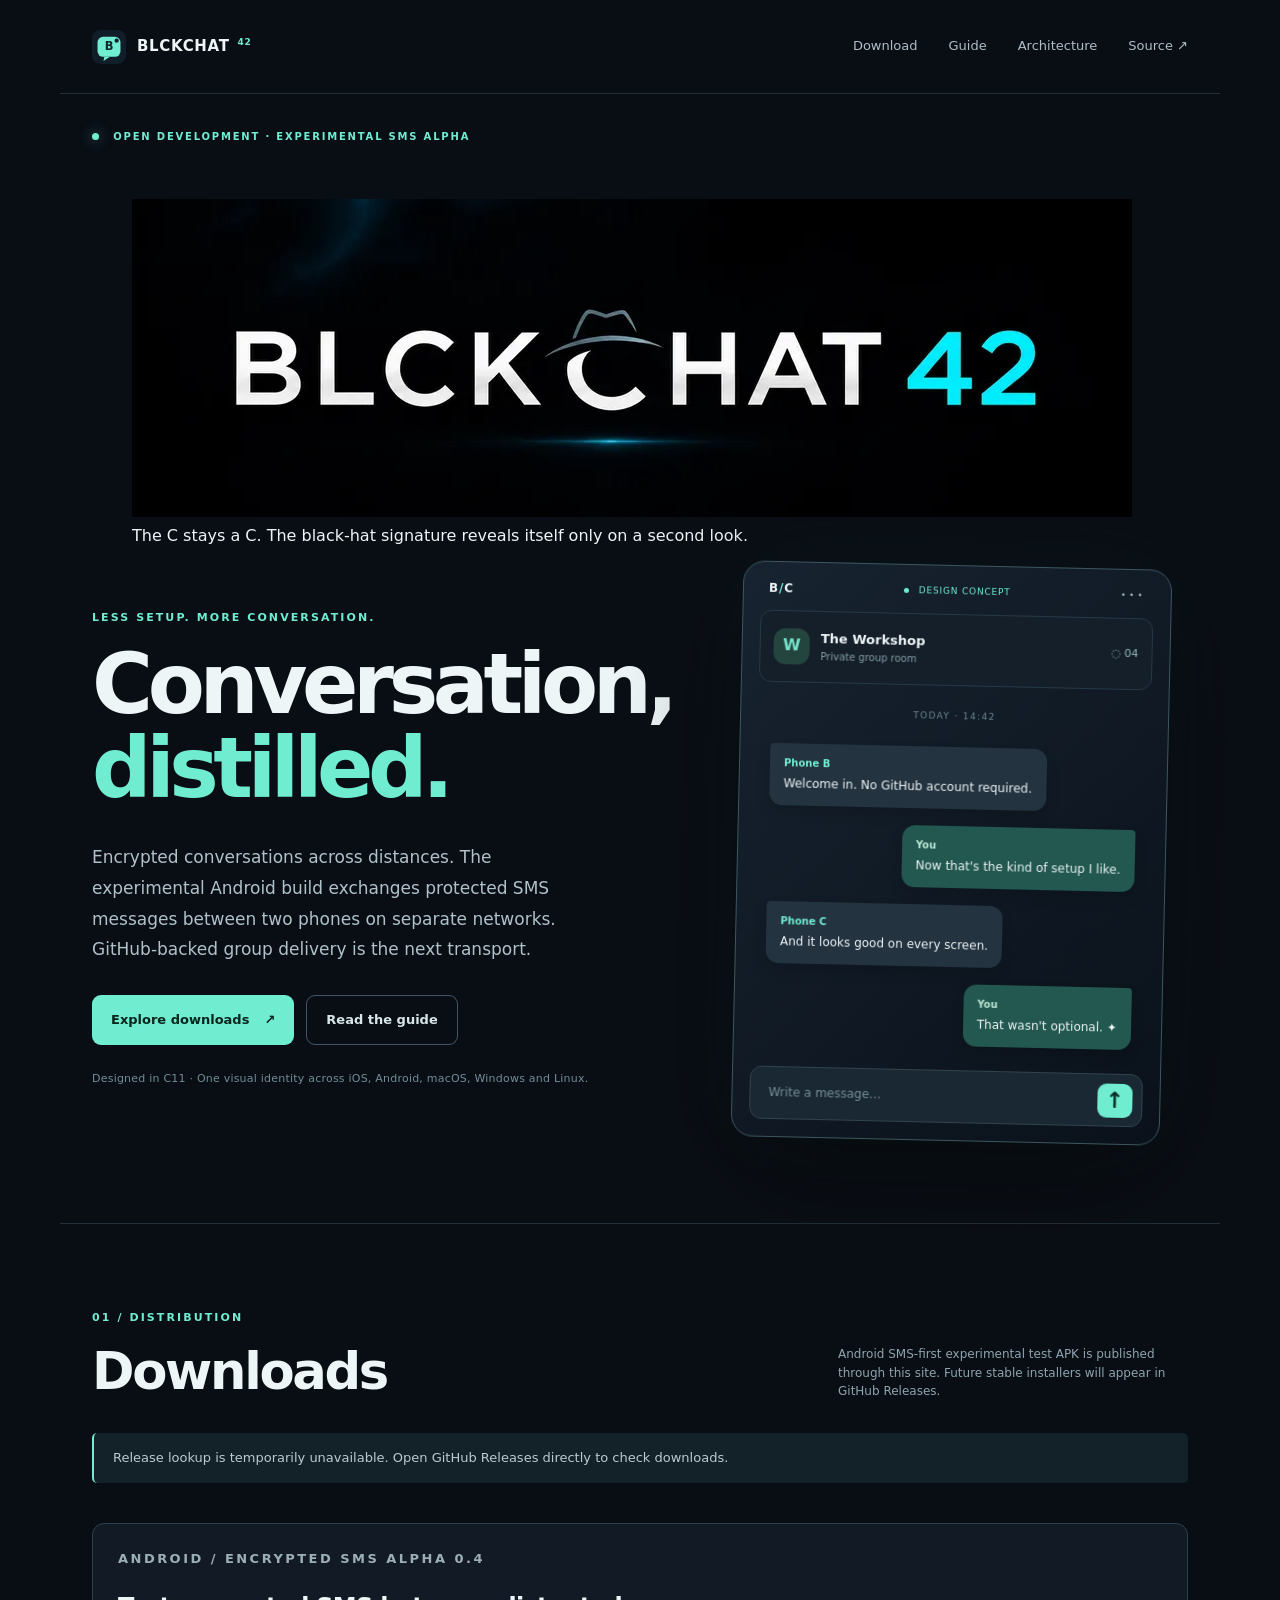
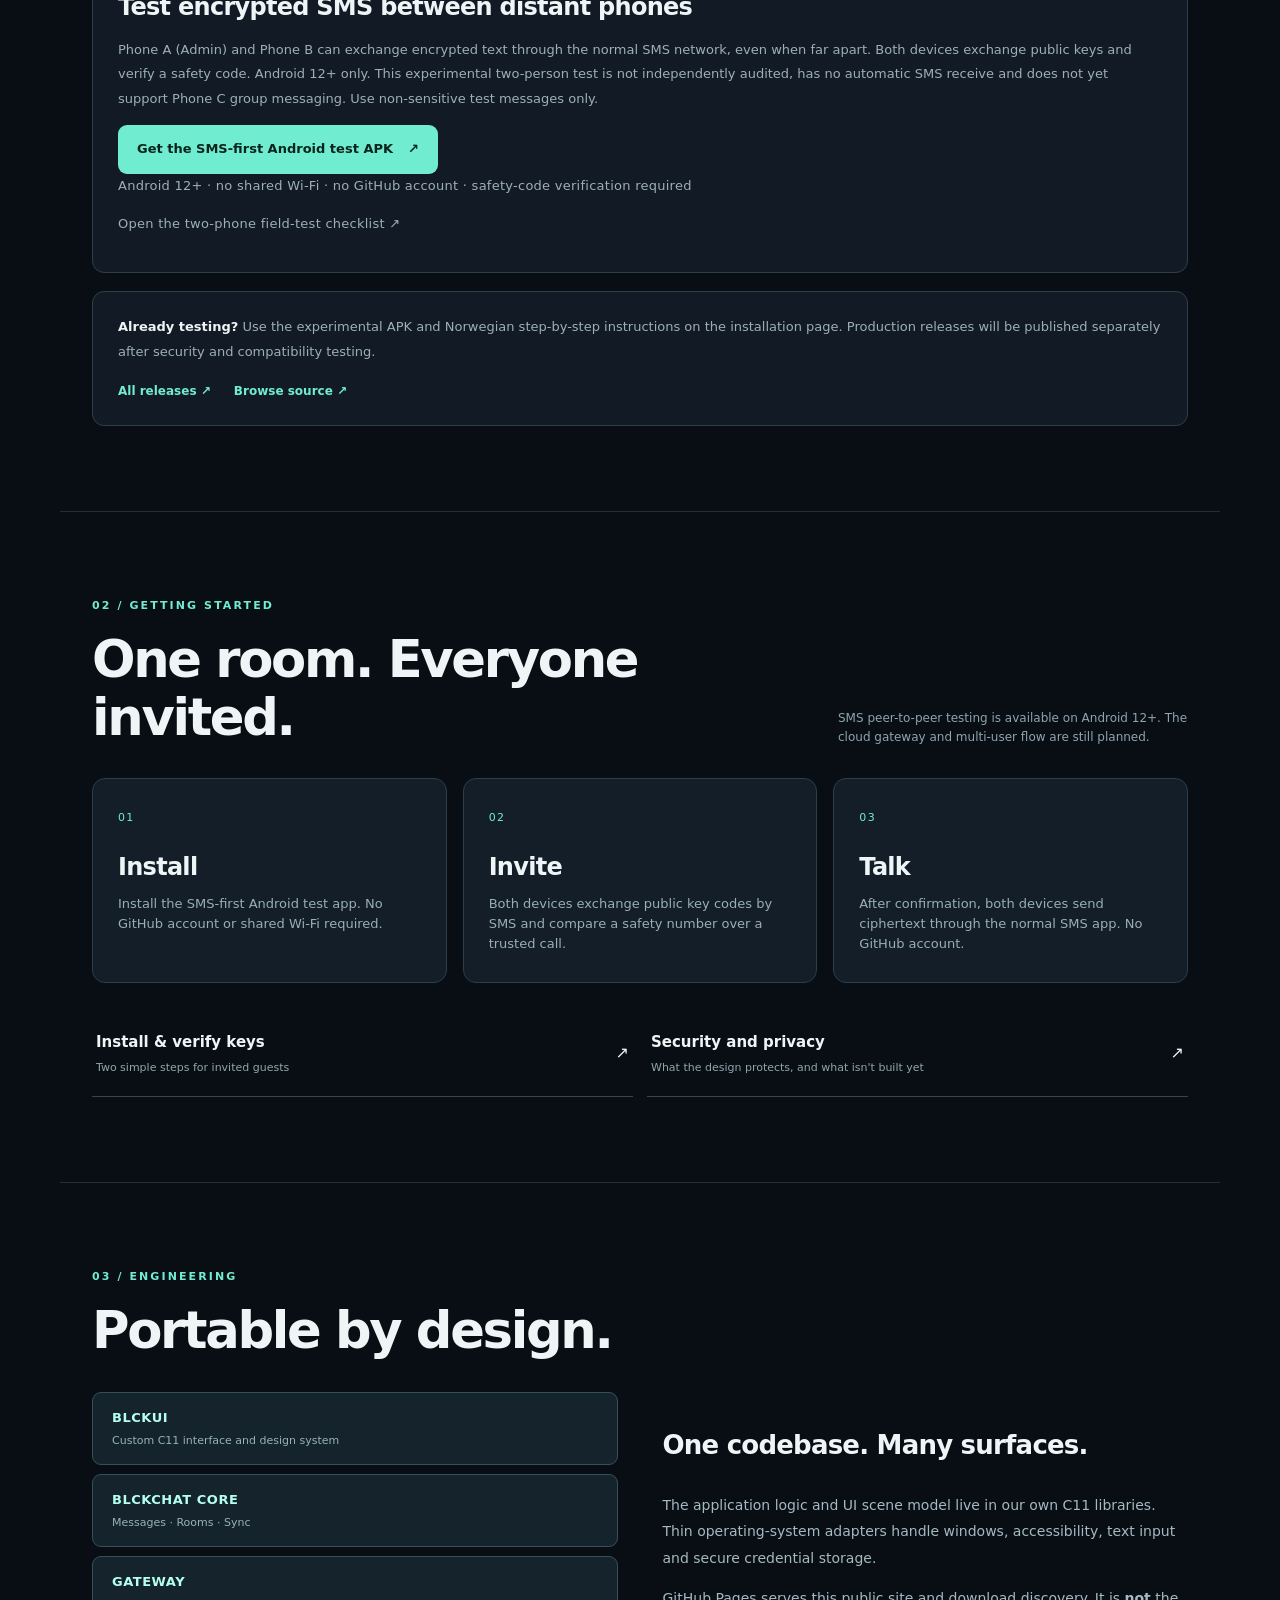
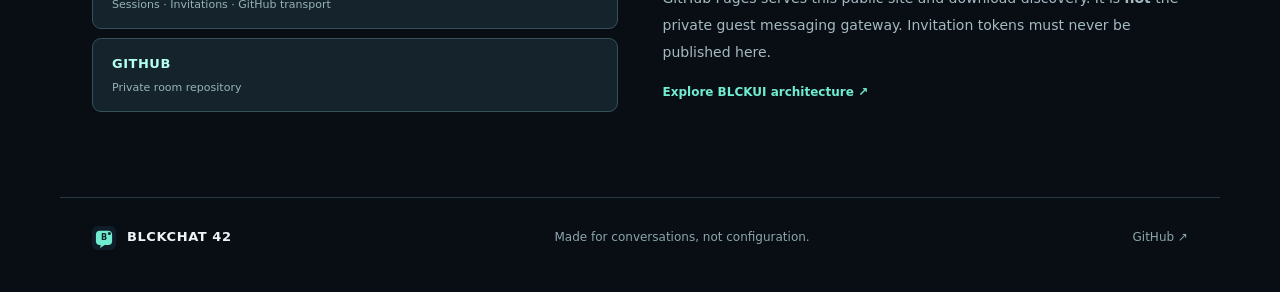
==== commit a0fe6e6b: "brand(web): replace roaming-A animation with approved static 85/15 C-federora artwork" ====
--- a/site/index.html
+++ b/site/index.html
@@ -12,13 +12,16 @@
 <div class="grain" aria-hidden="true"></div>
 <a class="skip" href="#content">Skip to content</a>
 <header class="nav shell">
-<a href="./" class="identity"><img src="icon.svg" width="34" height="34" alt=""><span>BLCK<span class="muted">/</span>CHAT <sup>42</sup></span></a>
+<a href="./" class="identity"><img src="icon.svg" width="34" height="34" alt=""><span>BLCKCHAT <sup>42</sup></span></a>
 <nav aria-label="Primary"><a href="#downloads">Download</a><a href="#manual">Guide</a><a href="#architecture">Architecture</a><a href="https://github.com/bspippi1337/blckchat">Source <span aria-hidden="true">↗</span></a></nav>
 </header>
 <main id="content">
 <section class="hero shell">
 <div class="eyebrow"><span class="pulse"></span> OPEN DEVELOPMENT · EXPERIMENTAL SMS ALPHA</div>
-<div class="brand-motion" role="img" aria-label="BLCKCHAT. The letter A moves between BLCK and CHAT, representing access and connection."><span class="bm-blck">BL<span class="bm-gap"></span>CK</span><span class="bm-divider">/</span><span class="bm-chat">CH<span class="bm-a" aria-hidden="true">A</span>T</span><span class="bm-flying-a" aria-hidden="true">A</span></div><p class="brand-story">The A carries <strong>Access</strong>, <strong>Agency</strong> and <strong>Attention</strong>. It travels between private structure and human conversation, then returns home.</p>
+<figure class="brand-visual">
+  <img src="assets/blckchat-42-official.webp" alt="BLCKCHAT 42. The C in CHAT contains a faint fedora silhouette: 85% letter, 15% black-hat signature." width="1000" height="318" decoding="async" fetchpriority="high">
+  <figcaption>The C stays a C. The black-hat signature reveals itself only on a second look.</figcaption>
+</figure>
 <div class="hero-grid">
 <div class="hero-copy"><p class="kicker">LESS SETUP. MORE CONVERSATION.</p>
 <h1>Conversation,<br><em>distilled.</em></h1>
@@ -56,6 +59,6 @@
 </section>
 <section class="section shell" id="architecture"><div class="section-head"><div><p class="kicker">03 / ENGINEERING</p><h2>Portable by design.</h2></div></div><div class="architecture"><div class="arch-row"><div>BLCKUI <span>Custom C11 interface and design system</span></div><div>BLCKCHAT CORE <span>Messages · Rooms · Sync</span></div><div>GATEWAY <span>Sessions · Invitations · GitHub transport</span></div><div>GITHUB <span>Private room repository</span></div></div><div class="arch-copy"><h3>One codebase. Many surfaces.</h3><p>The application logic and UI scene model live in our own C11 libraries. Thin operating-system adapters handle windows, accessibility, text input and secure credential storage.</p><p>GitHub Pages serves this public site and download discovery. It is <strong>not</strong> the private guest messaging gateway. Invitation tokens must never be published here.</p><a class="text-link" href="https://github.com/bspippi1337/blckchat/blob/main/docs/GUI.md">Explore BLCKUI architecture ↗</a></div></div></section>
 </main>
-<footer class="footer shell"><div class="identity"><img src="icon.svg" width="24" height="24" alt="">BLCK/CHAT 42</div><div>Made for conversations, not configuration.</div><a href="https://github.com/bspippi1337/blckchat">GitHub ↗</a></footer>
+<footer class="footer shell"><div class="identity"><img src="icon.svg" width="24" height="24" alt="">BLCKCHAT 42</div><div>Made for conversations, not configuration.</div><a href="https://github.com/bspippi1337/blckchat">GitHub ↗</a></footer>
 <script src="site.js" defer></script>
 </body></html>
